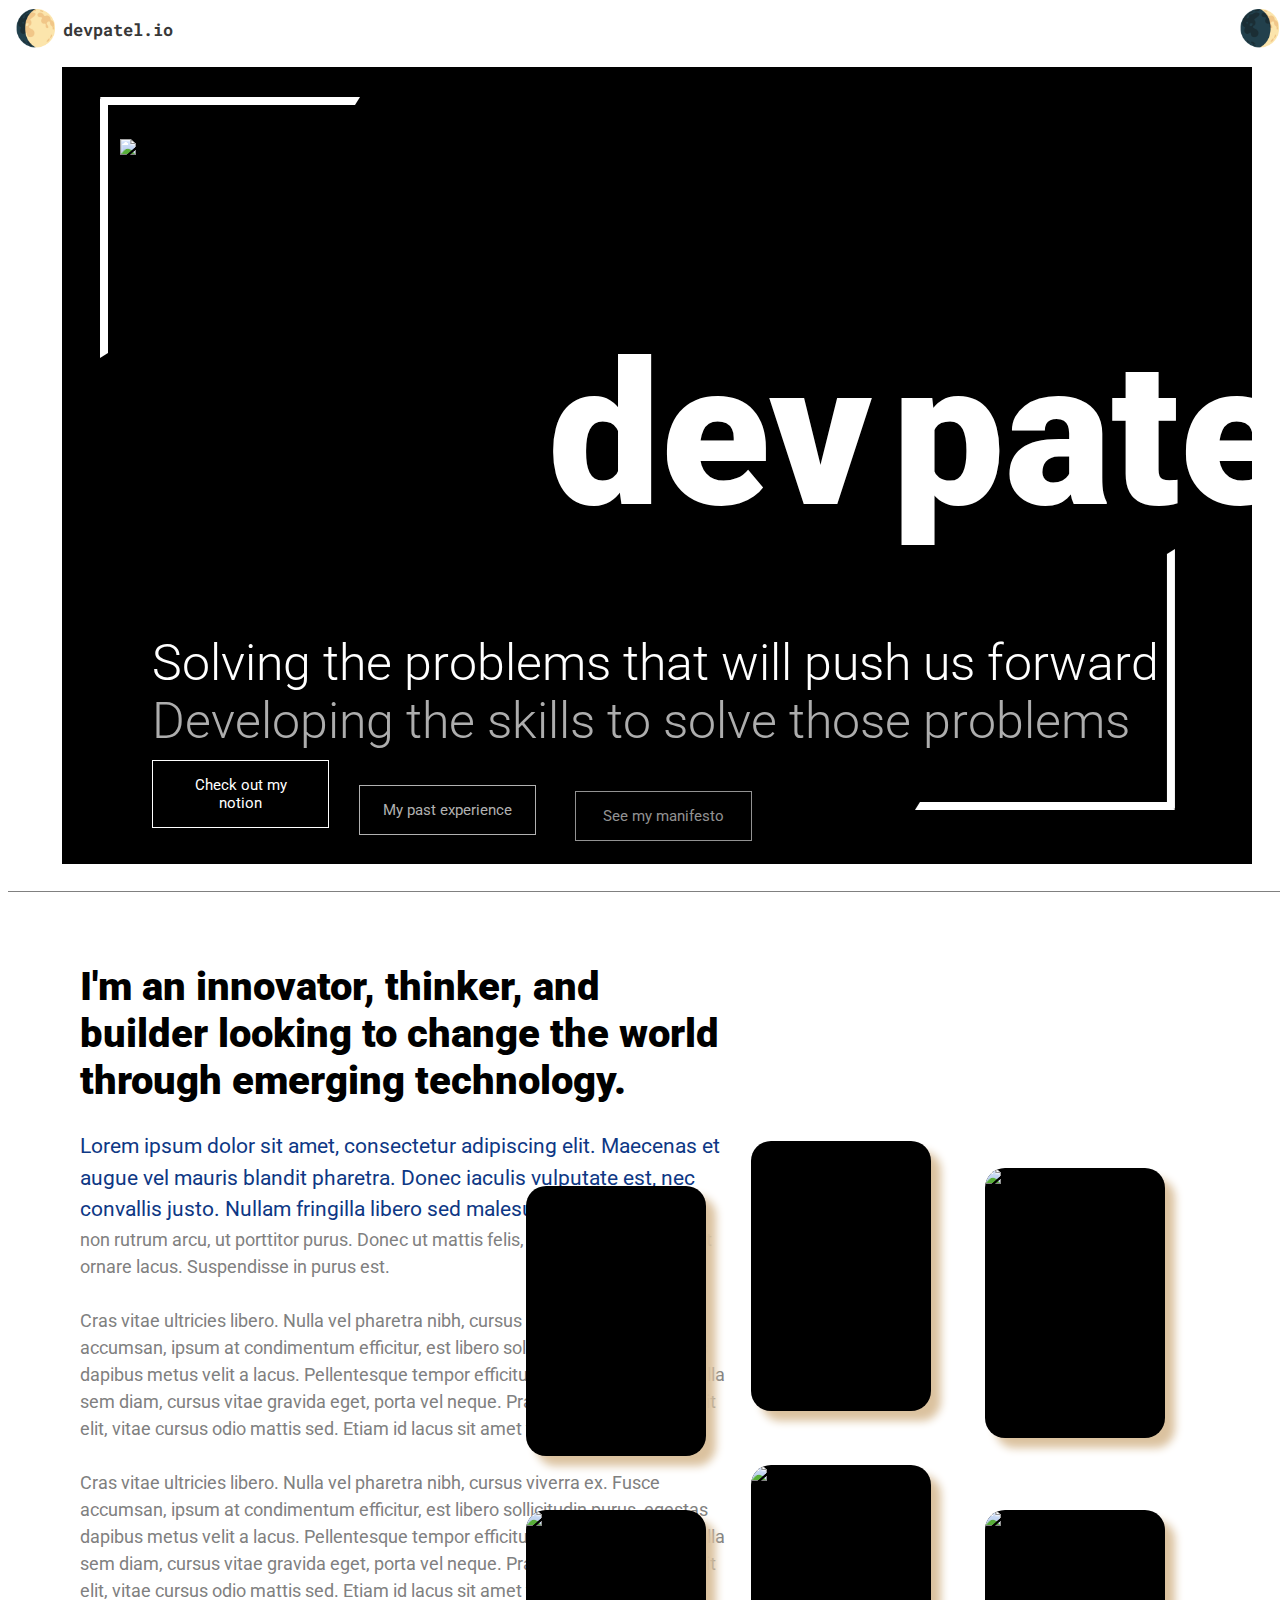
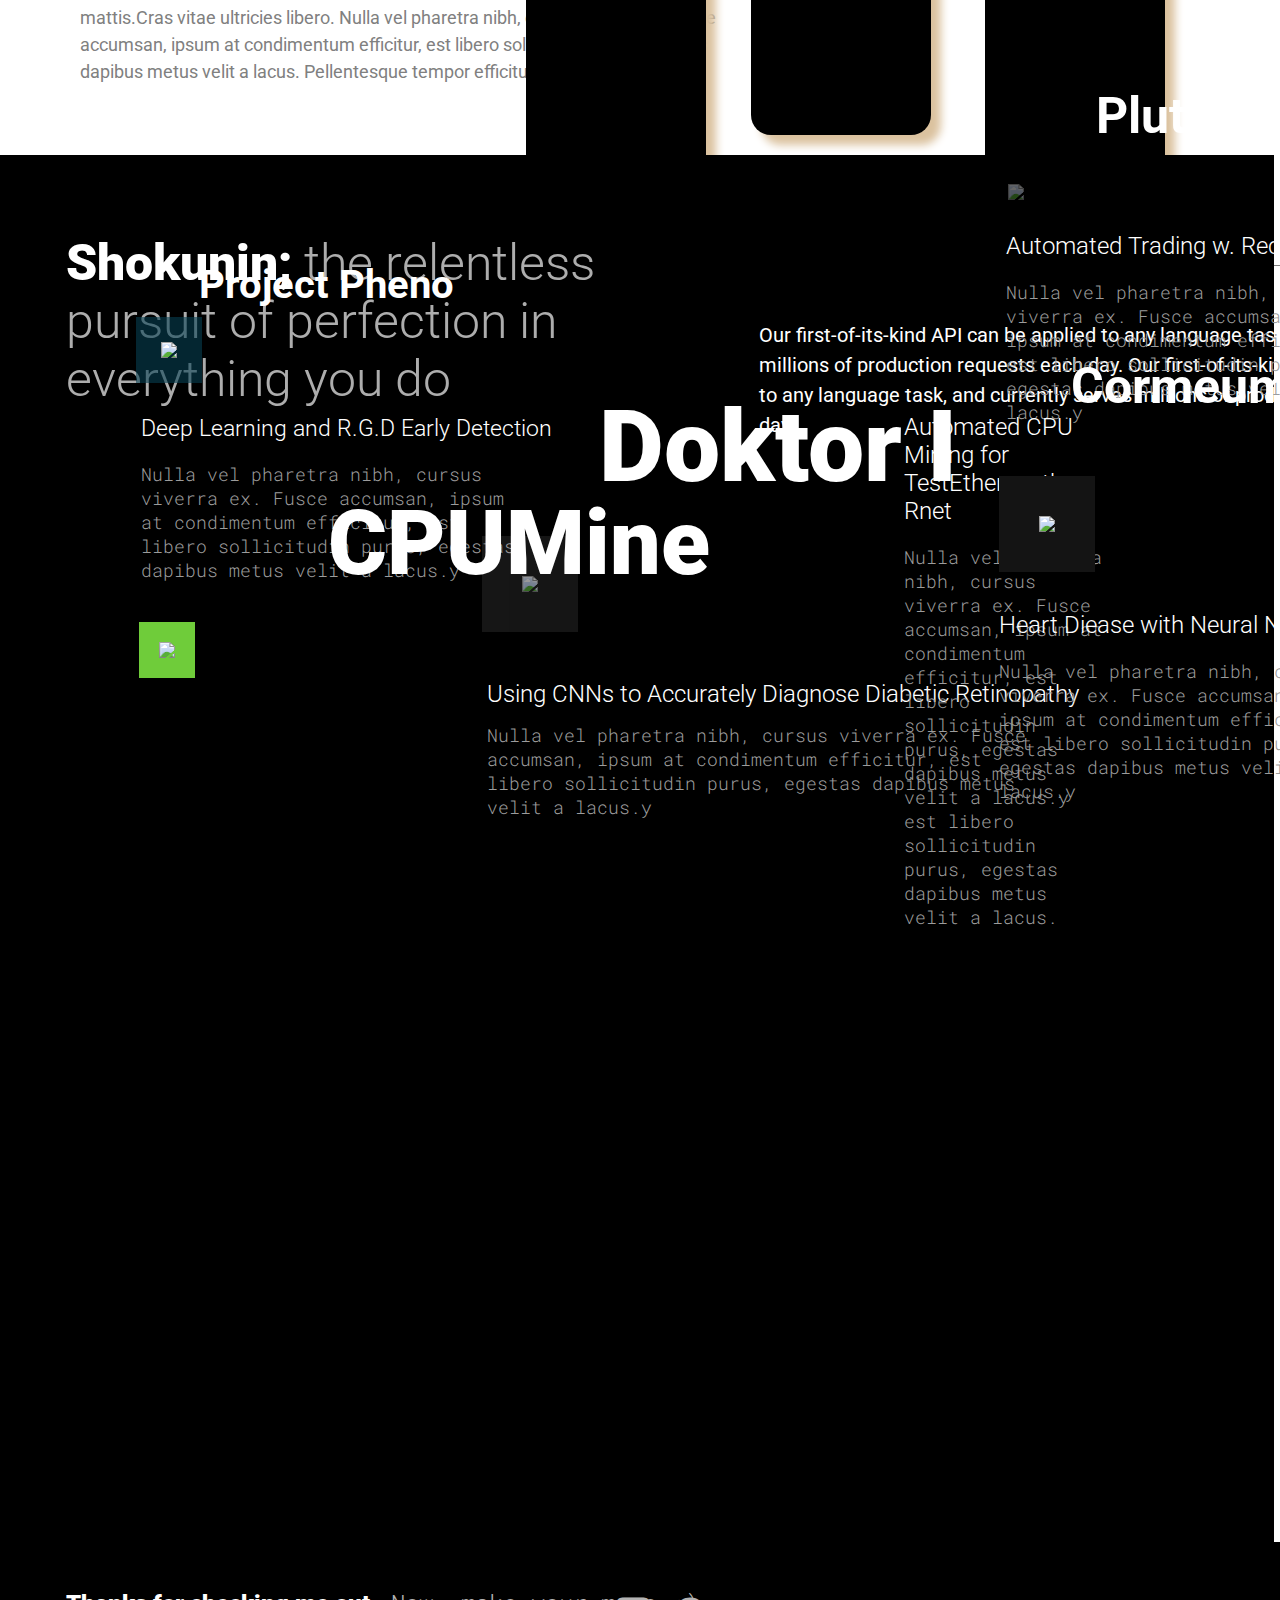
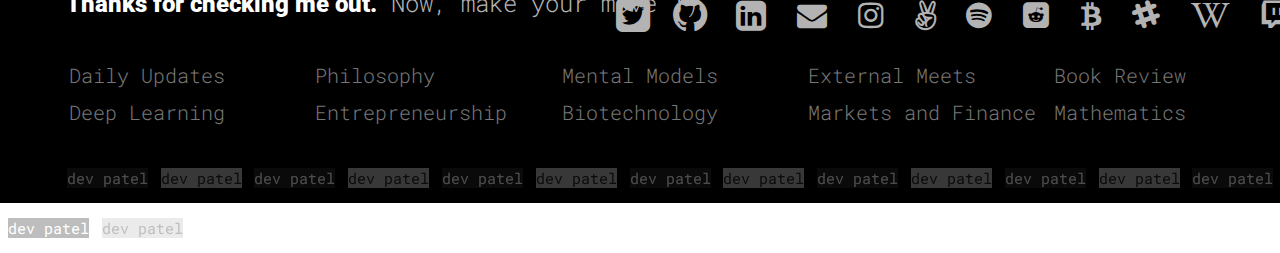
==== index.html @ 62074304 "Add files via upload" ====
<!DOCTYPE html>
<html>
<head>
  <meta name="viewport" content="user-scalable=no, initial-scale=1, maximum-scale=1, minimum-scale=1h, height=device-height" />
  <link rel="stylesheet" href="styles.css">
<link rel="preconnect" href="https://fonts.gstatic.com">
<link href="https://fonts.googleapis.com/css2?family=Roboto:ital,wght@0,100;0,300;0,400;0,500;0,700;0,900;1,100;1,300;1,400;1,500;1,700;1,900&display=swap" rel="stylesheet">
<link rel="preconnect" href="https://fonts.gstatic.com">
<link href="https://fonts.googleapis.com/css2?family=Roboto+Mono:ital,wght@0,100;0,200;0,300;0,400;0,500;0,600;0,700;1,100;1,200;1,300;1,400;1,500;1,600;1,700&display=swap" rel="stylesheet">  

<link href="https://fonts.googleapis.com/css2?family=Poppins:wght@100;200;300;400;500;600;700&display=swap" rel="stylesheet">
<link rel="stylesheet" href="https://cdnjs.cloudflare.com/ajax/libs/font-awesome/4.7.0/css/font-awesome.min.css">

<link rel="preconnect" href="https://fonts.gstatic.com">
<link href="https://fonts.googleapis.com/css2?family=Montserrat+Alternates:wght@100&display=swap" rel="stylesheet">
<link href="https://fonts.googleapis.com/css2?family=Patrick+Hand+SC&display=swap" rel="stylesheet">
<script src="//cdnjs.cloudflare.com/ajax/libs/prefixfree/1.0.7/prefixfree.min.js"></script>



</head>
<body style="background-color: white; font-family: -apple-system, BlinkMacSystemFont, 'Segoe UI', Roboto, Oxygen, Ubuntu, Cantarell, 'Open Sans', 'Helvetica Neue', sans-serif; width: 100%; overflow-x: hidden">
  <div class="header">
    <span class="navigator" style="font-size:35px; cursor:pointer; left: 0; padding-left: 0.5vw;" onclick="openNav()">&#127764;</span>
    <span class="navigator" style="font-size:35px; cursor:pointer; right: 0; float: right; padding-right: 0.5vw;" onclick="openNav()">&#127762;</span>
    <h4 style="color: rgb(56, 56, 56); position: absolute; left: 7vh; top: -0.5vh; font-size: 17px; font-family: 'Roboto Mono', cursive;">devpatel.io</h4>

    
    <div style="background-color: black; width: 93%; margin-left: 6vh; height: 88.5vh; margin-top: 2vh;">

     
    <div class="phone-body">
        <!-- <img src="https://images.unsplash.com/photo-1539842200879-33abaf3c8e35?ixid=MXwxMjA3fDB8MHxwaG90by1wYWdlfHx8fGVufDB8fHw%3D&ixlib=rb-1.2.1&auto=format&fit=crop&w=2550&q=80"
        style="width: 100vw; height: 100vh; opacity: 0.8; z-index: -2;"> -->
            <img class="vector-image"src="/Users/devpatelio/Downloads/20201010-180506-Original (1).png">
            <!-- <div style="width: 50vw; height: 50vw; border: 5px solid white; position: absolute; top: 20px; left: 23.5vw; z-index: 1;"></div> -->
        <h1 class="title" >dev patel</h1>
    </div>

     <div class="cornerstyle" style="position: absolute; left: 0px;">
      <div id="trapezoid" style="transform: rotate(180deg);"></div>
      <div id="trapezoid" style="transform: rotate(90deg);left: -26px; top: 149px;"></div>
    </div> 

    <div class="cornerstyle" style="position: absolute; bottom: 60px; right: 5px; transform: rotate(-180deg);">
      <div id="trapezoid" style="transform: rotate(180deg);"></div>
      <div id="trapezoid" style="transform: rotate(90deg); left: -26px; top: 149px;"></div>
    </div> 
    <div style="position: relative; top: 3vh;">
    <h1 class="maintitle"> Solving the problems <a style="background-color:none;"> that will push us forward </a> <a style="color: rgb(173, 173, 173);"> <br> Developing the skills <a style="background-color: none; color: rgb(173, 173, 173);"> to solve those problems </a> </a></h1>
    <div class="button-box" style="color: white; border-color: white; left: 10vh; top: 74vh;">
      Check out my notion
    </div>  
    <div class="button-box" style=" left: 33vh; top: 69.2vh;">
      My past experience
    </div> 
    <div class="button-box" style="color: rgb(146, 146, 146); border-color: rgb(146, 146, 146); left: 57vh; top: 64.3vh;">
      See my manifesto
    </div>  
    </div> 

    <!-- <div class="vertical-bar">
      <h3 style="font-size: 16px; width: 20vw; margin-left: 4vw; margin-top: 6vh; font-weight: 900; font-family: Roboto Mono;"> Innovating X Learning</h3>
      <h3 class="subheader" style=" margin-left: 4vw; margin-top: 32vh;">About</h3>
      <h3 class="subheader" style=" margin-left: 4vw; margin-top: 1.5vh;">Projects</h3>
      <h3 class="subheader" style=" margin-left: 4vw; margin-top: 2.5;">Thoughts</h3>
      <h3 class="subheader" style=" margin-left: 4vw; margin-top: 2.5;">Blogging</h3>
      <h3 class="subheader" style=" margin-left: 4vw; margin-top: 2.5;">Socials</h3>
      <div class="socials">
          <a style="color: black; background-color: white; border-collapse: separate; border-radius: 50%; padding: 2px; font-size: 27px; position: relative; top: -2px; margin-left: 4px;" class="fa fa-twitter"></a>
          <a style="border-collapse: separate; border-radius: 50%; padding: 5px; font-size: 35px; margin-top: 15px; margin-left: 4px;" class="fa fa-github"></a>
          <a style="color: black; background-color: white; border-collapse: separate; border-radius: 50%; padding: 7px; font-size: 18px; position: relative; top: -6px; margin-left: 4px;" class="fa fa-linkedin"></a>
          <a style="color: black; background-color: white; border-collapse: separate; border-radius: 50%; padding: 7px; font-size: 18px; position: relative; top: -6px; margin-left: 7px;" class="fa fa-google"></a>
      </div>
  </div> -->


  
  
  </div>


  </div>
<!-- 
  <h3 style="letter-spacing: 4px; color: black; font-size: 0.80vw; position: absolute; transform: rotate(-90deg); left: 0px; bottom: 88vh;">INNOVATOR &nbsp &nbsp &nbsp &nbsp DREAMER  &nbsp &nbsp &nbsp &nbsp ENTREPRENEUR  &nbsp &nbsp &nbsp &nbsp BUILDER  &nbsp &nbsp &nbsp &nbsp ENGINEER  &nbsp &nbsp &nbsp &nbsp THINKER  &nbsp &nbsp &nbsp &nbsp </h3>
  <h3 style="letter-spacing: 4px; color: black; font-size: 0.80vw; position: absolute; transform: rotate(90deg); right: 2px; bottom: 7.5vh;">INNOVATOR &nbsp &nbsp &nbsp &nbsp DREAMER  &nbsp &nbsp &nbsp &nbsp ENTREPRENEUR  &nbsp &nbsp &nbsp &nbsp BUILDER  &nbsp &nbsp &nbsp &nbsp ENGINEER  &nbsp &nbsp &nbsp &nbsp THINKER  &nbsp &nbsp &nbsp &nbsp </h3> -->

  <div style="background-color: grey; height: 1px; width: 160vh; margin-left: auto; margin-right: auto; margin-top: 3vh;"></div>

  <div class="section1" style="position: absolute; ">
    <h1 class="pagetitle"> I'm an <a class="highlighter">innovator, thinker, and builder </a> looking to change the world through emerging technology. </h1>
    <p class="bodytext"> <a style="color: black; font-size: 21px; color: rgb(14, 56, 133);">Lorem ipsum dolor sit amet, consectetur adipiscing elit. Maecenas et augue vel mauris blandit pharetra. Donec iaculis vulputate est, nec convallis justo. Nullam fringilla libero sed malesuada faucibus. </a> Duis non rutrum arcu, ut porttitor purus. Donec ut mattis felis, et egestas ante. Sed ut ornare lacus. Suspendisse in purus est.
      <br><br> Cras vitae ultricies libero. Nulla vel pharetra nibh, cursus viverra ex. Fusce accumsan, ipsum at condimentum efficitur, est libero sollicitudin purus, egestas dapibus metus velit a lacus. Pellentesque tempor efficitur felis eu imperdiet. Nulla sem diam, cursus vitae gravida eget, porta vel neque. Praesent tincidunt suscipit elit, vitae cursus odio mattis sed. Etiam id lacus sit amet tellus tristique mattis.
      <br><br> Cras vitae ultricies libero. Nulla vel pharetra nibh, cursus viverra ex. Fusce accumsan, ipsum at condimentum efficitur, est libero sollicitudin purus, egestas dapibus metus velit a lacus. Pellentesque tempor efficitur felis eu imperdiet. Nulla sem diam, cursus vitae gravida eget, porta vel neque. Praesent tincidunt suscipit elit, vitae cursus odio mattis sed. Etiam id lacus sit amet tellus tristique mattis.Cras vitae ultricies libero. Nulla vel pharetra nibh, cursus viverra ex. Fusce accumsan, ipsum at condimentum efficitur, est libero sollicitudin purus, egestas dapibus metus velit a lacus. Pellentesque tempor efficitur felis eu imperdiet. 
    </p>

    <div style="position: absolute; right: 0; margin-right: 1570px; margin-top: +50px;">
      <div class="image-focus">
        <img style="width: 500px; position: relative; right: 200px;" src="https://images.unsplash.com/photo-1457364983758-510f8afa9f5f?ixid=MXwxMjA3fDB8MHxwaG90by1wYWdlfHx8fGVufDB8fHw%3D&ixlib=rb-1.2.1&auto=format&fit=crop&w=2550&q=80">
      </div>

      <div class="image-focus" style="top: -93vh; left: 117vh;">
        <img style="width: 500px; position: relative; right: 140px;" src="https://images.unsplash.com/photo-1446776877081-d282a0f896e2?ixlib=rb-1.2.1&ixid=MXwxMjA3fDB8MHxwaG90by1wYWdlfHx8fGVufDB8fHw%3D&auto=format&fit=crop&w=2552&q=80">
      </div>
      
      <div class="image-focus" style="top: -120vh; left: 143vh;">
        <img style="width: 300px;" src="https://images.unsplash.com/photo-1501862700950-18382cd41497?ixid=MXwxMjA3fDB8MHxwaG90by1wYWdlfHx8fGVufDB8fHw%3D&ixlib=rb-1.2.1&auto=format&fit=crop&w=1494&q=80">
      </div>
      <div class="image-focus" style="top: -112vh; left: 143vh;">
        <img style="width: 200px;" src="https://images.unsplash.com/photo-1582018339960-bcf41139a252?ixid=MXwxMjA3fDB8MHxwaG90by1wYWdlfHx8fGVufDB8fHw%3D&ixlib=rb-1.2.1&auto=format&fit=crop&w=1233&q=80">
      </div>

      <div class="image-focus" style="top: -147vh; left: 117vh;">
        <img style="width: 500px;" src="https://images.unsplash.com/photo-1451188502541-13943edb6acb?ixid=MXwxMjA3fDB8MHxwaG90by1wYWdlfHx8fGVufDB8fHw%3D&ixlib=rb-1.2.1&auto=format&fit=crop&w=2800&q=80">
      </div>
      <div class="image-focus" style="top: -172vh; left: 92vh;">
        <img style="width: 240px;" src="https://images.unsplash.com/photo-1515272751348-25380c6c1f9c?ixid=MXwxMjA3fDB8MHxwaG90by1wYWdlfHx8fGVufDB8fHw%3D&ixlib=rb-1.2.1&auto=format&fit=crop&w=1234&q=80">
      </div>
    </div>
    <div style="background-color: grey; height: 1px; width: 160vh; margin-left: auto; margin-right: auto; margin-top: 25vh;"></div>







<!--     
    <div>
      <span style="font-size: 30px; color: red; position: absolute; left: 20px;"> &#9679;</span>
      <img class='logo' style="border-color: red;" src="https://pytorch.org/assets/images/pytorch-logo.png">
    </div>
    <div>
      <span style="font-size: 30px; color: #306998; position: absolute; left: 20px;"> &#9679;</span>
      <img class='logo' style="border-color: #306998;" src="https://upload.wikimedia.org/wikipedia/commons/thumb/c/c3/Python-logo-notext.svg/768px-Python-logo-notext.svg.png">
    </div>
    <div>   
      <span style="font-size: 30px; color: #0078d7; position: absolute; left: 20px;"> &#9679;</span>
         <img class='logo' style="border-color: #0078d7;" src="https://user-images.githubusercontent.com/674621/71187801-14e60a80-2280-11ea-94c9-e56576f76baf.png">
    </div>
    <div>
      <span style="font-size: 30px; color: grey; position: absolute; left: 20px;"> &#9679;</span>
      <img class='logo' style="border-color: grey;" src="https://upload.wikimedia.org/wikipedia/commons/thumb/6/6f/Ethereum-icon-purple.svg/1200px-Ethereum-icon-purple.svg.png">
    </div>

    <div> 
      <span style="font-size: 30px; color: black; position: absolute; left: 20px;"> &#9679;</span>
      <img class='logo' style="border-color:black;" src="https://docs.soliditylang.org/en/v0.7.0/_images/logo.svg">
    </div>
    
    <div>    
      <span style="font-size: 30px; color: orange; position: absolute; left: 20px;"> &#9679;</span>
      <img class='logo' style="border-color: orange;" src="https://raw.githubusercontent.com/jupyter/design/master/logos/Favicon/favicon.ico">
    </div>

    <div>   
      <span style="font-size: 30px; color: lightblue; position: absolute; left: 20px;"> &#9679;</span>
      <img class='logo' style="border-color: lightblue;" src="https://cdn.worldvectorlogo.com/logos/react.svg">
    </div>
    <div> 
      <span style="font-size: 30px; color: black; position: absolute; left: 20px;"> &#9679;</span>
      <img class='logo' style="border-color: black;" src="https://image.flaticon.com/icons/png/512/25/25231.png">
    </div>
    <div>   
      <span style="font-size: 30px; color:  rgb(28, 100, 158); position: absolute; left: 20px;"> &#9679;</span>
      <img class='logo' style="border-color: rgb(28, 100, 158);" src="https://image.flaticon.com/icons/png/512/174/174857.png">
    </div>
    <div>  
      <span style="font-size: 30px; color:purple; position: absolute; left: 20px;"> &#9679;</span>
      <img class='logo' style="border-color: purple;" src="https://upload.wikimedia.org/wikipedia/commons/thumb/e/e7/Instagram_logo_2016.svg/1200px-Instagram_logo_2016.svg.png">
    </div>
    <div>   
      <span style="font-size: 30px; color: green; position: absolute; left: 20px;"> &#9679;</span>
      <img class='logo' style="border-color: green;" src="https://assets.stickpng.com/images/5841c47ba6515b1e0ad75aa3.png">
    </div>
    <div>   
      <span style="font-size: 30px; color: rgb(38, 63, 117);; position: absolute; left: 20px;"> &#9679;</span>
      <img class='logo' style="border-color: rgb(38, 63, 117);" src="https://uc340b0dd09ac09baf11bb5a0f09.previews.dropboxusercontent.com/p/thumb/[base64]/p.png?fv_content=true&size_mode=5">
    </div>
    <div>    
      <span style="font-size: 30px; color: rgb(52, 187, 52); position: absolute; left: 20px;"> &#9679;</span>
      <img class='logo' style="border-color: rgb(52, 187, 52);" src="https://d2guulkeunn7d8.cloudfront.net/assets/beetstrap/brand/carrotlogo-9bdddeb12aa0eaae006fc99f857caa4f5e20ea5aafdd2aa8b7420fdc4d6e8aeb.png">
    </div>
    <div>     
      <span style="font-size: 30px; color: darkorange; position: absolute; left: 20px;"> &#9679;</span>
      <img class='logo' style="border-color: darkorange;" src="      https://upload.wikimedia.org/wikipedia/commons/thumb/4/46/Bitcoin.svg/1200px-Bitcoin.svg.png">
    </div> -->












      <!-- <h4 style="font-weight: 500; color: white;"><a style="color: grey">skillset/</a>pytorch</h4> -->
  </div>


<!-- <div class="wave-divider"></div> -->
<div class="section2">
  <div style="margin-top: -15vh;">

  <h1 class="pagetitle" style="top: 20vh; color: white; font-size: 50px; font-weight: 900;"> Shokunin; <a style="color: rgb(173, 173, 173); font-weight: 300;">the relentless pursuit of perfection in everything you do</a></h1>
  <p class="bodytext" style="left: 85vh; top: 6.5vh; color: white; font-size: 20px; width: 80vh;">Our first-of-its-kind API can be applied to any language task, and currently serves millions of production requests each day. Our first-of-its-kind API can be applied to any language task, and currently serves millions of production requests each day.</p>

  <div style=" display: block; margin-left: 3vw;">
    <img style = "width: 55vh; height: auto; left: 50vh; position: relative; top: 15vh; padding: 40px; background-color: rgb(36, 36, 36); opacity: 0.6;" src="/Users/devpatelio/Downloads/MOSHED-2020-12-31-18-47-35.gif">
      <div class="supporting-text">
        <h1 style="font-size: 100px; font-weight: 900; color: white; position: relative; left: 63vh; top: -20vh; text-shadow: 2px 2px 2px 2px #3b1909;">Doktor I</h2>
        <h2 style="position: relative; top: -8vh; left: 50.5vh; font-weight: 300;">Using CNNs to Accurately Diagnose Diabetic Retinopathy</h3>
        <h2 style="position: relative; color: rgb(156, 156, 156); top: -8.5vh; left: 50.5vh; font-weight: 300; font-size:18px; width: 63vh; font-family: Roboto Mono; "> Nulla vel pharetra nibh, cursus viverra ex. Fusce accumsan, ipsum at condimentum efficitur, est libero sollicitudin purus, egestas dapibus metus velit a lacus.y</h3>
      </div>
  </div>  

  <div style="display: block; margin-top: -81vh; margin-left: -24vw;">
    <img style = "width: 38vh; height: auto; left: 50vh; position: relative; top: 15vh; padding: 25px; background: rgba(7, 64, 82, 0.596);
    opacity: 1;" src="https://media0.giphy.com/media/5xaOcLsnhsb0ZoS189q/source.gif">
      <div class="supporting-text">
        <h1 style="font-size: 40px; font-weight: 700; color: white; position: relative; left: 57vh; top: -2vh; ext-shadow: 2px 2px 2px 2px #3b1909;">Project Pheno</h2>
        <h2 style="position: relative; top: 7vh; font-size: 23px; left: 50.5vh; font-weight: 300;">Deep Learning and R.G.D Early Detection</h3>
        <h2 style="position: relative; top: 7vh; left: 50.5vh; font-weight: 300; font-size:18px; width: 42vh; font-family: Roboto Mono; color: rgb(156, 156, 156); "> Nulla vel pharetra nibh, cursus viverra ex. Fusce accumsan, ipsum at condimentum efficitur, est libero sollicitudin purus, egestas dapibus metus velit a lacus.y</h3>
      </div>
  </div>  

  <div style="display: block; margin-top: -56vh; margin-left: 42.5vw;">
    <img style = "width: 36vh; height: auto; left: 50vh; position: relative; top: 15vh; padding: 20px; 
    opacity: 0.4;" src="  https://content.fortune.com/wp-content/uploads/2020/09/09.18.20.Forex-Traders.gif?w=640">
      <div class="supporting-text">
        <h1 style="font-size: 50px; font-weight: 700; color: white; position: relative; left: 62vh; top: -4vh; ext-shadow: 2px 2px 2px 2px #3b1909;">PlutuS</h2>
          <h2 style="position: relative; top: 2vh; left: 52vh; font-weight: 300; width: 42vh;">Automated Trading w. Recurrent-NN</h3>
          <h2 style="position: relative; top: 2vh; left: 52vh; font-weight: 300; font-size:18px; width: 38vh; font-family: Roboto Mono; color: rgb(156, 156, 156);"> Nulla vel pharetra nibh, cursus viverra ex. Fusce accumsan, ipsum at condimentum efficitur, est libero sollicitudin purus, egestas dapibus metus velit a lacus.y</h3>
      </div>
  </div>  



  <div style="display: block; margin-top: 9vh; margin-left: -23.8vw;">
    <img style = "width: 78vh; height: auto; left: 50vh; position: relative; top: 15vh; padding: 20px; opacity: 1; background-color: rgb(111, 204, 58);" src="https://i.stack.imgur.com/cJyvn.png">
      <div class="supporting-text">
        <h1 style="font-size: 90px; font-weight: 900; color: white; position: relative; left: 71vh; top: -13vh; ext-shadow: 2px 2px 2px 2px #272727;">CPUMine</h2>
          <h2 style="position: relative; top: -40vh; left: 135vh; font-weight: 300; width: 16vw;">Automated CPU Mining for TestEther on the Rnet</h3>
          <h2 style="position: relative; top: -40vh; left: 135vh; font-weight: 300; font-size:18px; width: 16vw;  font-family: Roboto Mono; color: rgb(156, 156, 156); "> Nulla vel pharetra nibh, cursus viverra ex. Fusce accumsan, ipsum at condimentum efficitur, est libero sollicitudin purus, egestas dapibus metus velit a lacus.y est libero sollicitudin purus, egestas dapibus metus velit a lacus.</h3>
      </div>
  </div>   

  <div style="display: block; margin-left: 43.4vw; margin-top: -107vh;">
    <img style = "width: 29vh; height: auto; left: 50vh; position: relative; top: 15vh; padding: 40px; opacity: 1; background-color: rgb(20, 20, 20);" src="https://upload.wikimedia.org/wikipedia/commons/4/48/Cardiac_mri_ani_sagittal_bionerd.gif">
      <div class="supporting-text">
        <h1 style="font-size: 50px; font-weight: 700; color: white; position: relative; left: 58vh; top: -13vh; ext-shadow: 2px 2px 2px 2px #272727;">Cormeum</h2>
          <h2 style="position: relative; top: 5vh; left: 50vh; font-weight: 300; width: 42vh;">Heart Diease with Neural Networks</h3>
          <h2 style="position: relative; top: 5vh; left: 50vh; font-weight: 300; font-size:18px; width: 38vh; font-family: Roboto Mono; color: rgb(156, 156, 156);"> Nulla vel pharetra nibh, cursus viverra ex. Fusce accumsan, ipsum at condimentum efficitur, est libero sollicitudin purus, egestas dapibus metus velit a lacus.y</h3>
      </div>
  </div>   
  

</div>

</div>

<div class="section3">
  
    
    

  <div class="footer" style="color: rgb(179, 179, 179); background-color: rgb(0, 0, 0); width: 110%; margin-top: -15vh; height: 29vh; margin-left: -1vw;">

    
    <h1 style="font-weight: 300; margin-left: 5.5vw; padding-top: 5vh; font-size: 24px; margin-top: 1vh; font-family: Roboto Mono;"><a style="font-weight: 900;  color: white; font-family: -apple-system, BlinkMacSystemFont, 'Segoe UI', Roboto, Oxygen, Ubuntu, Cantarell, 'Open Sans', 'Helvetica Neue', sans-serif;">Thanks for checking me out.</a>  Now, make your move :)</h1>
    <div style="margin-left: 48vw; margin-top: -6vh;">
        <a style="border-collapse: separate; border-radius: 50%; padding: 2px; font-size: 40px; position: relative; margin-left: 4px;" class="fa fa-twitter-square"></a>
        <a style="border-collapse: separate; border-radius: 50%; padding: 5px; font-size: 40px; margin-top: 9px; margin-left: 1vw;" class="fa fa-github"></a>
        <a style="border-collapse: separate; border-radius: 50%; padding: 7px; font-size: 35px; position: relative; top: -1px; margin-left: 1vw;" class="fa fa-linkedin-square"></a>
        <a style="border-collapse: separate; border-radius: 50%; padding: 7px; font-size: 30px; position: relative; top: -3px; margin-left: 1vw;" class="fa fa-envelope"></a>
        <a style="border-collapse: separate; border-radius: 50%; padding: 7px; font-size: 30px; position: relative; top: -3px; margin-left: 1vw;" class="fa fa-instagram"></a>
        <a style="border-collapse: separate; border-radius: 50%; padding: 7px; font-size: 30px; position: relative; top: -3px; margin-left: 1vw;" class="fa fa-angellist"></a>
        <a style="border-collapse: separate; border-radius: 50%; padding: 7px; font-size: 30px; position: relative; top: -3px; margin-left: 1vw;" class="fa fa-spotify"></a>
        <a style="border-collapse: separate; border-radius: 50%; padding: 7px; font-size: 30px; position: relative; top: -3px; margin-left: 1vw;" class="fa fa-reddit-square"></a>
        <a style="border-collapse: separate; border-radius: 50%; padding: 7px; font-size: 30px; position: relative; top: -3px; margin-left: 1vw;" class="fa fa-bitcoin"></a>
        <a style="border-collapse: separate; border-radius: 50%; padding: 7px; font-size: 30px; position: relative; top: -3px; margin-left: 1vw;" class="fa fa-slack"></a>
        <a style="border-collapse: separate; border-radius: 50%; padding: 7px; font-size: 30px; position: relative; top: -3px; margin-left: 1vw;" class="fa fa-wikipedia-w"></a>
        <a style="border-collapse: separate; border-radius: 50%; padding: 7px; font-size: 30px; position: relative; top: -3px; margin-left: 1vw;" class="fa fa-twitch"></a>
        <a style="border-collapse: separate; border-radius: 50%; padding: 7px; font-size: 30px; position: relative; top: -3px; margin-left: 1vw;" class="fa fa-medium"></a>
    </div>

    <table style="width:98vw; margin-left: 5.5vw; margin-top: 2vh;">
      <colgroup>
          <col span="1" style="width: 20%;">
          <col span="2" style="width: 20%;">
          <col span="3" style="width: 20%;">
          <col span="4" style="width: 20%;">
          <col span="5" style="width: 20%;">
      </colgroup>
      <!-- Put <thead>, <tbody>, and <tr>'s here! -->
      <tbody>
          <tr>
              <td class="bold-category">Daily Updates</td>
              <td class="bold-category">Philosophy</td>
              <td class="bold-category">Mental Models</td>
              <td class="bold-category">External Meets</td>
              <td class="bold-category">Book Review</td>

          </tr>
          <tr>
              <td class="bold-category">Deep Learning</td>
              <td class="bold-category">Entrepreneurship</td>
              <td class="bold-category">Biotechnology</td>
              <td class="bold-category">Markets and Finance</td>
              <td class="bold-category">Mathematics</td>
          </tr>
      </tbody>
  </table>

<div style="margin-top: 2vh; opacity: 0.3;;">
<div>
    <p class="image-text-1" style="margin-left: 5.6vw;">dev patel</p>
    <p class="image-text-2">dev patel</p>
    <p class="image-text-1">dev patel</p>
    <p class="image-text-2">dev patel</p>
    <p class="image-text-1">dev patel</p>
    <p class="image-text-2">dev patel</p>
    <p class="image-text-1">dev patel</p>
    <p class="image-text-2">dev patel</p>
    <p class="image-text-1">dev patel</p>
    <p class="image-text-2">dev patel</p>
    <p class="image-text-1">dev patel</p>
    <p class="image-text-2">dev patel</p>
    <p class="image-text-1">dev patel</p>
    <p class="image-text-2">dev patel</p>
    <p class="image-text-1">dev patel</p>
    <p class="image-text-2">dev patel</p>
</div>

   
</div>
    




</div>


</div>


<script>

function openNav() {
  window.location.replace('navigator.html')
}
</script>

</html>
---- styles.css ----
body {
font-family: 'Roboto', sans-serif;
background-color: black;
color: white;

}

html, body {
  width: 100%;
}

/* .fullnav {
  /* height: 100vh;
  width: 0vh;
  position: absolute;
  z-index: 1;
  left: 0vh;
  top: -5vh;
  background-color: black;
  overflow-x: hidden;
  opacity: 1;
  animation-name: fadeInOpacity;
  animation-iteration-count: 1;
  animation-timing-function: ease-in;
  animation-duration: 1.4s; 
} */

.fullnav{
  margin-left: auto; 
  margin-right: auto;
  width: 10rem;
  background-color: black;
  opacity: 1;
  animation-name: fadeInOpacity;
  animation-iteration-count: 1;
  animation-timing-function: ease-in;
  animation-duration: 1.4s; 
}

.navitems{
  position: relative;
}

.fullnav a {
  padding: 8px 8px 2px 5px;
  text-decoration: none;
  font-size: 45px;
  font-weight: 200;
  color: #818181;
  display: block;
  opacity: 1;
  transition: 0.3s;
  text-align: left;
  font-family: "Roboto";
  top: 20vh;
  position: relative;
  left: 25vh;
}


@keyframes fadeInOpacity {
	0% {
		opacity: 0;
	}
	100% {
		opacity: 1;
	}
}

.fullnav a:hover {
  color: white;
}

.fullnav .closebtn {
  position: relative;
  top: -20vh;
  right: 3vh;
  font-size: 36px;
  margin-left: 70px;
}

.circle span{
  color: radial-gradient(circle, );
  background: -webkit-radial-gradient( circle, rgba(255,152,33,1) 0%, purple 49%);
  -webkit-background-clip: text;
  -webkit-text-fill-color: transparent;
  animation: animateBg 10s radial infinite;
  top: -98vh;
  right: 60vh;
  font-size: 150vh;
  position: relative;
}

@keyframes animateBg {
  0% { background-position: 0% 0%; }
  100% { background-position: 0% 100%; }
}


.sociallist a{

	font-weight: 200;
	color: white;
	font-size: 14px;
	padding-left: 10px;
}

.sociallist{

	margin-top: 30px;
  border-collapse: separate;
}

.navigator{
  font-size: 15px;

}

.maintitle{
  font-weight: 300;
  font-size: 50px;
  position: absolute;
  
  left: 10vh;
  z-index: 2;
  margin-top: 60vh;
  
}

#trapezoid {
  border-bottom: 8px solid white;
  border-left: 5px solid transparent;
  border-right: 5px solid transparent;
  height: 0;
  width: 250px;
  position: relative;
  left: 100px;
  top: 30px;
}

.button-box{

  color: rgb(177, 177, 177);
  padding-top: 15px;
  padding-bottom: 15px;
  padding-right: 20px;
  padding-left: 20px;
  border: 1px solid rgb(177, 177, 177);
  font-size: 15px;
  text-align: center;
  width: 15vh;
  position: relative;
}

.pagetitle{
  font-weight: 900;
  font-size: 40px;
  font-family: -apple-system, BlinkMacSystemFont, 'Segoe UI', Roboto, Oxygen, Ubuntu, Cantarell, 'Open Sans', 'Helvetica Neue', sans-serif;
  position: relative;
  left: 8vh;
  top: 5vh;
  width: 45%;
  transition: background-position 0.5s ease-out;
  color: black;

}

.pagetitle .highlighter{
  background-image: linear-gradient(to right, rgba(126, 13, 141, 0) 50%, rgb(173, 114, 4) 50%);
  background-position: -0% 0;
  background-size: 200% auto;
  color: black;
  font-size: 40px;
  line-height: 1.15em;
  text-decoration: none;
  transition: background-position 0.5s ease-out;
  transition: 0.3s;
  animation-fill-mode: forwards;  

}

.pagetitle .highlighter:hover{
  background-position: -99.99% 0;
  color:white;
  

}

.bodytext{
  font-weight: 400;
  font-size: 18px;
  color: grey;
  position: relative;
  left: 8vh;
  top: 5vh;
  width: 45%;
  line-height: 1.5;

}

.gititem{
  border-collapse: separate;
  border-radius: 10px; 
  border: 1px solid rgba(31, 38, 55);
  background-color: rgba(14, 22, 43);
  width: 275px;
  height: 111px;
  position: relative;
  left: 90vh; 
  top: -45vh;
  box-shadow: 10px 10px 8px 0 rgba(196, 115, 9, 0.99), 4px 4px 2px 2px rgba(148, 122, 9, 0.19);
}

.logo{
  border-collapse: separate;
  border-radius: 50px;
  width: 40px;
  height: 40px;
  margin-left: 11px;
  margin-top: 10px;
  padding: 10px;
  background-color:white;
  border: 1px solid;
}

.image-focus{
  overflow: hidden;
  height: 30vh;
  width: 20vh;
  background-color: black;
  border-collapse: separate;
  border-radius: 20px;
  box-shadow: 10px 10px 8px 0 rgba(219, 193, 158, 0.99);
  position: relative;
  left: 92vh;
  top: -58vh;

}

.wave-divider {
  position: relative;
  height: 270px;
  width: 100%;
  background: white;
  z-index: 1; 
  left: -0.45vw;
  bottom: -104vh;
  border-collapse: separate;
  border-radius: 1000px / 50px;
  top: 85vh;
}

.section2{
  background: black;
  width: 100vw;
  height: 150vh;
  position: absolute;
  top: 195vh;
  left: -0.5vw;
  padding-bottom: 5vh;
}

.project-item{
  width: 800px;
  height: 500px;
  background-color: white;
  position: relative;
  left: 50vh;
  top: 15vh;

}

/* This is the rebuild code that I'm integrating into this site */

.phone-body{
  width: 60vw;
  height: auto;
  margin-left: 2vw;
  position: absolute;
}

.vertical-bar{
  width: 3.5vw;
  height: 100vh;
  position: absolute; 
  margin-left: 2vw;
  margin-top: -8vw;

}

.circle-overlay{
  filter: blur(8px); -webkit-filter: blur(8px); font-size: 500px; color: black; opacity: 0.3;position: absolute; top: -200px;
  left: -100px;
  z-index: 0;
}

.vector-image{
  margin-left: 2.5vw;
  margin-top: 8vh;
  z-index: 1;
  position: relative;
  object-fit: contain;
  width: 30vw;
  height: auto;

}

.title{
  color: white;
  font-size: 200px;
  position: absolute;
  top: 13vh;
  left: 36vw;
  z-index: 1;
  background-color:rgb(0, 0, 0, 0);
  width: 70vw;
  font-weight: 900;
  word-spacing: -30px;
}

.subheader{
  font-size: 16px;
  font-weight: 300; 
  color: white;

}

.socials{
  border-top: 1px solid white; 
  width: 200px;
  margin-left: 3.8vw;
  margin-top: 3vh;
}

.aligned-transform{
  /* writing-mode: vertical-rl; */
  text-orientation: mixed;
  color: white;
  position: absolute; 
  left: 17.3vh;
  top: 82%;
  margin-right: 11vw;
  font-weight: 300;
  font-size: 22px;

}

.subheader-title{
  text-decoration: underline;
  z-index: 3;
  font-size: 40px; width: 90vw; color: white; font-weight: 900; font-family: 'Inter', sans-serif; position: relative;
  left: 5.5vw;
  

}

.about-me{
  margin-top: 32vh;
  z-index: 3;
  position: relative;
}

.projects-made{
  margin-top: 24vh;
  z-index: 3; 
  position: relative;
}

.content-block{
  margin-top: -24vh;
  padding-top: 1vh;
}

.table-divider{
  width: 87vw; 
  height: 0.08px; 
  background-color: grey; 
  position: relative;
  margin-left: 5.5vw;
  top: 19vh;
}



.image-div{
  overflow: hidden;
  width: 40vw;
  height: 40vh;
  margin-left: 5.5vw;
  padding: 2vw;
  margin-top: -20vh;
}

.transposed-tag{
  position: relative;
  margin-left: 43vw;
  margin-top: 20vh;
}
.description-body{
  margin-left: 7.5vw;
  margin-top: 2vh;
  width: 42.5vw;
  font-weight: 300;
  font-size: 25px;
}

.image-body{
  font-size: 23px;
  color: rgb(177, 177, 177);
  width: 42.5vw;
  font-weight: 200;
  margin-left: 7.5vw;
  margin-top: -2vh;
}

.highlighter{
  background-image: linear-gradient(to right, rgba(126, 13, 141, 0) 50%, rgb(173, 114, 4) 50%);
  background-position: -0% 0;
  background-size: 200% auto;
  transition: background-position 0.5s ease-out;
  transition: 0.3s;
  animation-fill-mode: forwards;  

}

.highlighter:hover{
  background-position: -99.99% 0;
  color:white;
  
   
}


.bold-category{
  font-size: 20px;
  font-weight: 300;
  color: rgb(119, 119, 119);
  padding-bottom: 8px;
  font-family: Roboto Mono;     
}


.article-image{
  width: 18vw;
  height: 18vw;
  overflow:hidden;
  margin-left: 1vw;
  margin-top: 1vw;
}

.overlay{
  width: 20vw;
  height: 20vw;
  background-color: rgb(44, 24, 53);
}

.article-title{
  font-weight: 900;
  color: white;
  font-size: 35px;
}

.article-subheader{
  font-size: 22px;
  color: grey;
  font-weight: 400;
  position: relative; 
  margin-left: 1vw;
  margin-top: -4vh;
  
}

.article-preview{
  color: rgb(175, 175, 175);
  font-weight: 300; 
  width: 40vw;
  margin-top: 1.3vh;
  margin-left: 1vw;
  font-size: 20px;

  
}

.medium-link{
  color: white; font-weight: 800;
  text-decoration: none;
  position: relative;
  top: -0.5vh;
  margin-left: 0.4vw;
  width: auto;
  font-family: Roboto Mono; 
}

.social-icon{
  height: 9vh;
  width: 19vw;
  border: 1px solid rgb(30, 215, 96);
  border-collapse: separate;
  border-radius: 10px;
}

.article-item{
  height: 32vh;
  width: 45vw;
  border-collapse: separate;
  margin-left: 5.5vw;
  border-spacing: 0;
}

.tag{
  font-size: 15px;
  padding-top: 5px;
  padding-bottom: 5px;
  padding-left: 18px;
  padding-right: 18px;
  border-bottom-right-radius: 20px;
  border-top-right-radius: 20px;
  border-top-left-radius: 20px;
  border-bottom-left-radius: 20px;
  background-color: rgb(182, 130, 34);
  color: rgb(216, 216, 216);
  margin-left: 29.3vw;
  position: relative;
  top: -4.8vh;
  font-family: Roboto Mono; 
}

.image-text-1{
  font-family: Roboto Mono; 
  color: white;
  font-size: 15px;
  margin-left: 1vw;
  position: relative; 
  float: left;
  background-color: rgb(34, 34, 34);
}

.image-text-2{
  font-family: Roboto Mono; 
  color: rgb(39, 39, 39);
  font-size: 15px;
  margin-left: 1vw;
  position: relative; 
  float: left;
  background-color: rgb(187, 187, 187);
}

.current-image{
  border-collapse: separate;
  border-radius: 100%;
  width: 18vw;
  height: 18vw;
  opacity: 0.7;
  z-index: -1;


}

.image-title{
  font-weight: 800;
  font-size: 50px;
  margin-left: 4.43vw;
  margin-top: 13vh;
  z-index: 2;
  position: absolute;
  color: rgb(240, 240, 240);
  background-color: rgb(0, 0, 0);
  padding: 13px;
  padding-top: 17px;
  padding-bottom: 17px;

}



.section3{
  position: relative;
  margin-top: 265vh;
}
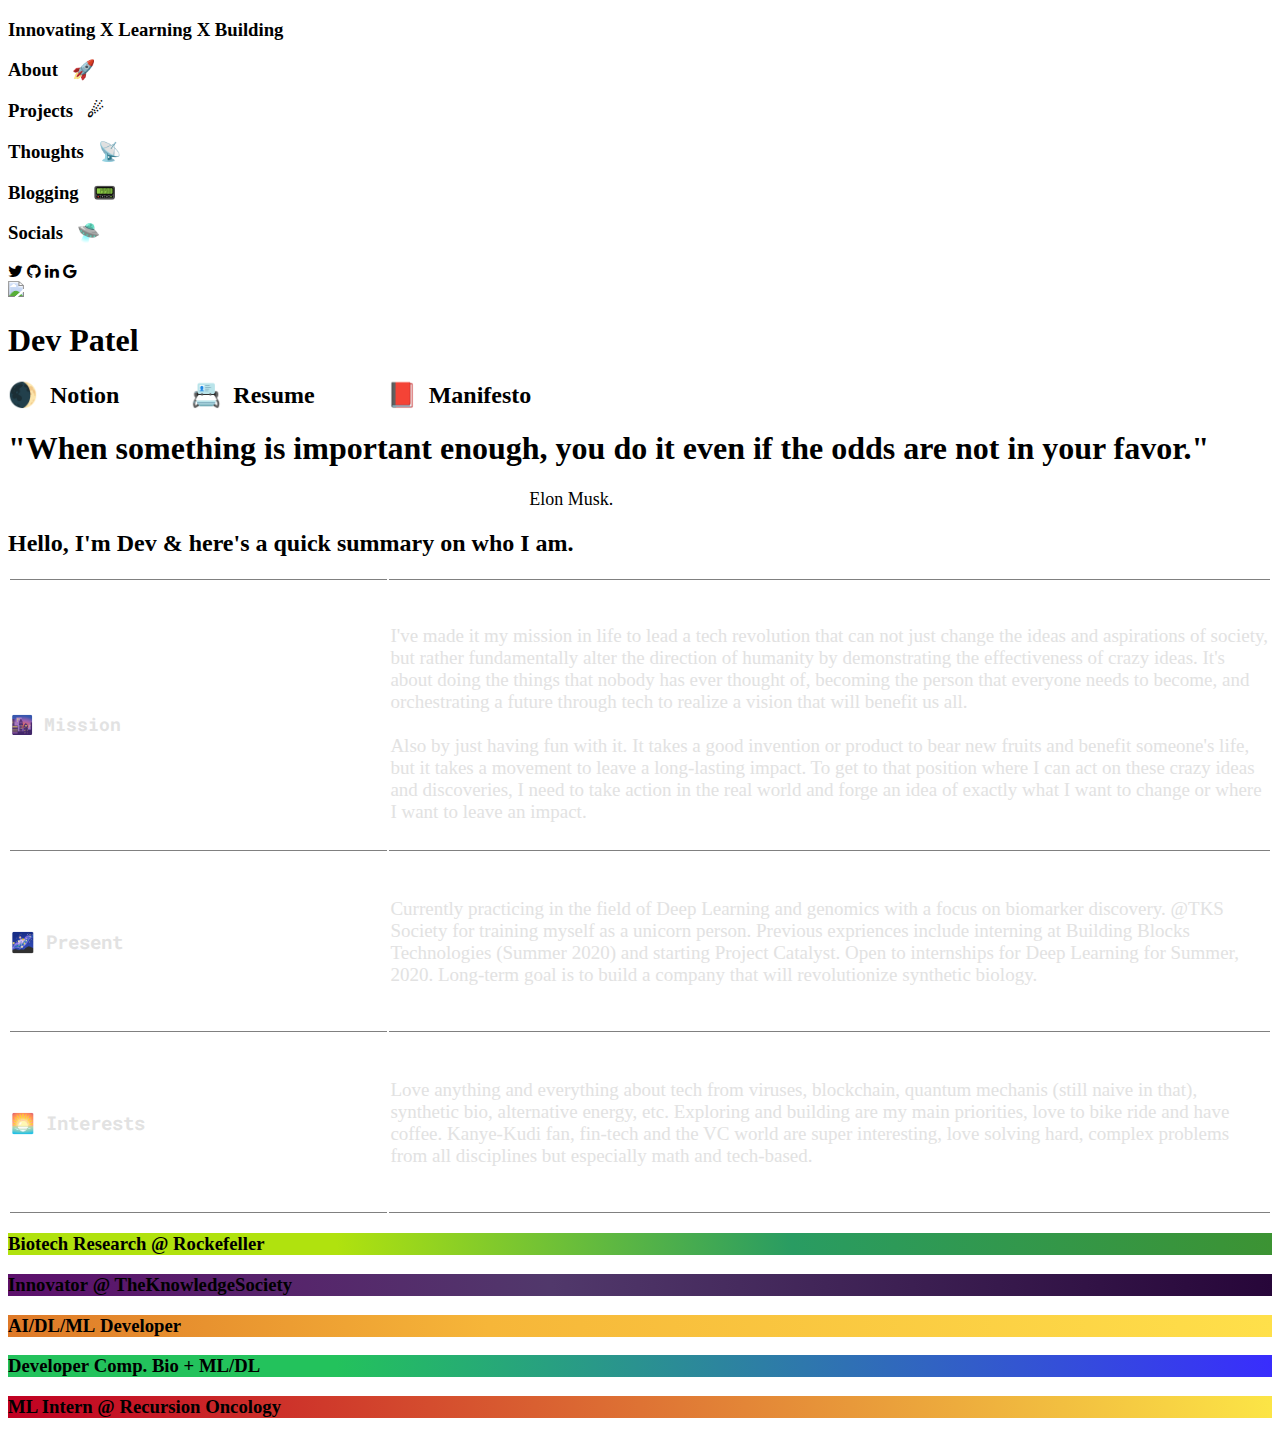
==== commit c0a26116: "Add files via upload" ====
--- a/index.html
+++ b/index.html
@@ -1,358 +1,170 @@
 <!DOCTYPE html>
-<html>
+<html lang="en">
 <head>
-  <meta name="viewport" content="user-scalable=no, initial-scale=1, maximum-scale=1, minimum-scale=1h, height=device-height" />
-  <link rel="stylesheet" href="styles.css">
-<link rel="preconnect" href="https://fonts.gstatic.com">
-<link href="https://fonts.googleapis.com/css2?family=Roboto:ital,wght@0,100;0,300;0,400;0,500;0,700;0,900;1,100;1,300;1,400;1,500;1,700;1,900&display=swap" rel="stylesheet">
-<link rel="preconnect" href="https://fonts.gstatic.com">
-<link href="https://fonts.googleapis.com/css2?family=Roboto+Mono:ital,wght@0,100;0,200;0,300;0,400;0,500;0,600;0,700;1,100;1,200;1,300;1,400;1,500;1,600;1,700&display=swap" rel="stylesheet">  
+    <meta name="viewport" content="width=device-width, initial-scale=1">
+    <link rel="stylesheet" href="/Users/devpatelio/Downloads/Coding/Personal_Website/v2rebuild/styles.css">
+    <link rel="preconnect" href="https://fonts.gstatic.com">
+    <link href="https://fonts.googleapis.com/css2?family=Inter:wght@100;200;300;400;500;600;700;800;900&display=swap" rel="stylesheet">
+    <link rel="stylesheet" href="https://cdnjs.cloudflare.com/ajax/libs/font-awesome/4.7.0/css/font-awesome.min.css">
+    <link rel="preconnect" href="https://fonts.gstatic.com">
+    <link href="https://fonts.googleapis.com/css2?family=Roboto+Mono:ital,wght@0,100;0,200;0,300;0,400;0,500;0,600;0,700;1,100;1,200;1,300;1,400;1,500;1,600;1,700&display=swap" rel="stylesheet">  
+    <link rel="preconnect" href="https://fonts.gstatic.com">
+    <!-- <link rel="stylesheet" href="https://stackpath.bootstrapcdn.com/bootstrap/3.4.1/css/bootstrap.min.css" integrity="sha384-HSMxcRTRxnN+Bdg0JdbxYKrThecOKuH5zCYotlSAcp1+c8xmyTe9GYg1l9a69psu" crossorigin="anonymous">
+    <link rel="stylesheet" href="https://stackpath.bootstrapcdn.com/bootstrap/3.4.1/css/bootstrap-theme.min.css" integrity="sha384-6pzBo3FDv/PJ8r2KRkGHifhEocL+1X2rVCTTkUfGk7/0pbek5mMa1upzvWbrUbOZ" crossorigin="anonymous">
+    <script src="https://stackpath.bootstrapcdn.com/bootstrap/3.4.1/js/bootstrap.min.js" integrity="sha384-aJ21OjlMXNL5UyIl/XNwTMqvzeRMZH2w8c5cRVpzpU8Y5bApTppSuUkhZXN0VxHd" crossorigin="anonymous"></script>
+    <link href="https://fonts.googleapis.com/css2?family=Old+Standard+TT&display=swap" rel="stylesheet"> -->
+    <link rel="icon" href="https://cdn-images-1.medium.com/max/1600/1*E9jrIiXgGEgnoKZ62cqOnw.png">
+    
+    <meta charset="UTF-8">
+    <title>Dev Patel</title>
+</head>
 
-<link href="https://fonts.googleapis.com/css2?family=Poppins:wght@100;200;300;400;500;600;700&display=swap" rel="stylesheet">
-<link rel="stylesheet" href="https://cdnjs.cloudflare.com/ajax/libs/font-awesome/4.7.0/css/font-awesome.min.css">
+<body>
 
-<link rel="preconnect" href="https://fonts.gstatic.com">
-<link href="https://fonts.googleapis.com/css2?family=Montserrat+Alternates:wght@100&display=swap" rel="stylesheet">
-<link href="https://fonts.googleapis.com/css2?family=Patrick+Hand+SC&display=swap" rel="stylesheet">
-<script src="//cdnjs.cloudflare.com/ajax/libs/prefixfree/1.0.7/prefixfree.min.js"></script>
+    <div class="grid">
+
+
+        <div class="header"> 
+
+            <div class="nav-left">
+                <div class="vertical-bar">
+                    <h3 class= "subtitle"> Innovating X Learning X Building</h3>
+                    <div class="menu">
+                        <h3 class="subheader" id="about" style=" margin-top: 2.5;"> About &nbsp &#128640;</h3>
+                        <h3 class="subheader" id="projects" style=" margin-top: 2.5;"> Projects &nbsp &#9732; </h3>
+                        <h3 class="subheader" id="thoughts" style=" margin-top: 2.5;"> Thoughts &nbsp &#128225; </h3>
+                        <h3 class="subheader" id="blogging" style=" margin-top: 2.5;"> Blogging  &nbsp &#128223;</h3>
+                        <h3 class="subheader" id="socials" style=" margin-top: 2.5;"> Socials  &nbsp &#128760;</h3>
+                    </div>
+                    <div class="socials">
+                        <div class="item-list">
+                            <a id="twitter"  class="fa fa-twitter"></a>
+                            <a id="github" class="fa fa-github"></a>
+                            <a id = "linkedin"  class="fa fa-linkedin"></a>
+                            <a id = "gmail"  class="fa fa-google"></a>
+                        </div>
+                    </div>
+                </div>
+            </div>
+
+            <div class="image-header">
+                <img class="vector-image"src="https://cdn-images-1.medium.com/max/1600/1*E9jrIiXgGEgnoKZ62cqOnw.png">
+                <h1 class="title">Dev Patel</h1>
+            </div>
+
+            <div class="nav-right">
+                <h2 class="aligned-transform"> &#127762; &nbspNotion &nbsp&nbsp&nbsp&nbsp&nbsp&nbsp&nbsp&nbsp&nbsp&nbsp &#128199; &nbspResume &nbsp&nbsp&nbsp&nbsp&nbsp&nbsp&nbsp&nbsp&nbsp&nbsp &#128213; &nbspManifesto</h2>
+            </div>
+
+        </div>
 
 
 
-</head>
-<body style="background-color: white; font-family: -apple-system, BlinkMacSystemFont, 'Segoe UI', Roboto, Oxygen, Ubuntu, Cantarell, 'Open Sans', 'Helvetica Neue', sans-serif; width: 100%; overflow-x: hidden">
-  <div class="header">
-    <span class="navigator" style="font-size:35px; cursor:pointer; left: 0; padding-left: 0.5vw;" onclick="openNav()">&#127764;</span>
-    <span class="navigator" style="font-size:35px; cursor:pointer; right: 0; float: right; padding-right: 0.5vw;" onclick="openNav()">&#127762;</span>
-    <h4 style="color: rgb(56, 56, 56); position: absolute; left: 7vh; top: -0.5vh; font-size: 17px; font-family: 'Roboto Mono', cursive;">devpatel.io</h4>
+        <div class="quote">
 
-    
-    <div style="background-color: black; width: 93%; margin-left: 6vh; height: 88.5vh; margin-top: 2vh;">
+            <!-- <div class="quote-block" style="margin-left: 5.5vw; z-index: -1; margin-top: 10vh; border-top: 0.8px solid grey;  padding-bottom: 2vh; border-bottom: 0.8px solid grey; width: 88vw;"> -->
+            <h1 class="quote-text">"When something is important enough, you do it even if the odds are not in your favor."</h1>
+            <p class="name" style="font-size: 18px; width: 88vw; text-align: center;">Elon Musk.</p>
+            <!-- </div> -->
 
-     
-    <div class="phone-body">
-        <!-- <img src="https://images.unsplash.com/photo-1539842200879-33abaf3c8e35?ixid=MXwxMjA3fDB8MHxwaG90by1wYWdlfHx8fGVufDB8fHw%3D&ixlib=rb-1.2.1&auto=format&fit=crop&w=2550&q=80"
-        style="width: 100vw; height: 100vh; opacity: 0.8; z-index: -2;"> -->
-            <img class="vector-image"src="/Users/devpatelio/Downloads/20201010-180506-Original (1).png">
-            <!-- <div style="width: 50vw; height: 50vw; border: 5px solid white; position: absolute; top: 20px; left: 23.5vw; z-index: 1;"></div> -->
-        <h1 class="title" >dev patel</h1>
-    </div>
-
-     <div class="cornerstyle" style="position: absolute; left: 0px;">
-      <div id="trapezoid" style="transform: rotate(180deg);"></div>
-      <div id="trapezoid" style="transform: rotate(90deg);left: -26px; top: 149px;"></div>
-    </div> 
-
-    <div class="cornerstyle" style="position: absolute; bottom: 60px; right: 5px; transform: rotate(-180deg);">
-      <div id="trapezoid" style="transform: rotate(180deg);"></div>
-      <div id="trapezoid" style="transform: rotate(90deg); left: -26px; top: 149px;"></div>
-    </div> 
-    <div style="position: relative; top: 3vh;">
-    <h1 class="maintitle"> Solving the problems <a style="background-color:none;"> that will push us forward </a> <a style="color: rgb(173, 173, 173);"> <br> Developing the skills <a style="background-color: none; color: rgb(173, 173, 173);"> to solve those problems </a> </a></h1>
-    <div class="button-box" style="color: white; border-color: white; left: 10vh; top: 74vh;">
-      Check out my notion
-    </div>  
-    <div class="button-box" style=" left: 33vh; top: 69.2vh;">
-      My past experience
-    </div> 
-    <div class="button-box" style="color: rgb(146, 146, 146); border-color: rgb(146, 146, 146); left: 57vh; top: 64.3vh;">
-      See my manifesto
-    </div>  
-    </div> 
-
-    <!-- <div class="vertical-bar">
-      <h3 style="font-size: 16px; width: 20vw; margin-left: 4vw; margin-top: 6vh; font-weight: 900; font-family: Roboto Mono;"> Innovating X Learning</h3>
-      <h3 class="subheader" style=" margin-left: 4vw; margin-top: 32vh;">About</h3>
-      <h3 class="subheader" style=" margin-left: 4vw; margin-top: 1.5vh;">Projects</h3>
-      <h3 class="subheader" style=" margin-left: 4vw; margin-top: 2.5;">Thoughts</h3>
-      <h3 class="subheader" style=" margin-left: 4vw; margin-top: 2.5;">Blogging</h3>
-      <h3 class="subheader" style=" margin-left: 4vw; margin-top: 2.5;">Socials</h3>
-      <div class="socials">
-          <a style="color: black; background-color: white; border-collapse: separate; border-radius: 50%; padding: 2px; font-size: 27px; position: relative; top: -2px; margin-left: 4px;" class="fa fa-twitter"></a>
-          <a style="border-collapse: separate; border-radius: 50%; padding: 5px; font-size: 35px; margin-top: 15px; margin-left: 4px;" class="fa fa-github"></a>
-          <a style="color: black; background-color: white; border-collapse: separate; border-radius: 50%; padding: 7px; font-size: 18px; position: relative; top: -6px; margin-left: 4px;" class="fa fa-linkedin"></a>
-          <a style="color: black; background-color: white; border-collapse: separate; border-radius: 50%; padding: 7px; font-size: 18px; position: relative; top: -6px; margin-left: 7px;" class="fa fa-google"></a>
-      </div>
-  </div> -->
+        </div>
 
 
-  
-  
-  </div>
+        <div class="intro"> 
+            
+            <h2 class="subheader-title"> <a class="highlighter">Hello, I'm Dev</a> & here's a quick summary on who I am. </h2> 
+                <table class="table-intro" >
+                    <colgroup>
+                        <col span="1" style="width: 30%;">
+                        <col span="1" style="width: 70%;">
+                    </colgroup>
+                    <!-- Put <thead>, <tbody>, and <tr>'s here! -->
+                    <tbody>
+                        <tr>
+                            <td style="font-size: 18px; color: rgb(226, 226, 226); font-weight: 900; padding-bottom: 3vh; padding-top: 5vh; border-bottom: 1px solid grey; border-top: 1px solid grey; font-family: Roboto Mono; ">&#127750; Mission</td>
+                            <td style="font-size: 19px; color: rgb(226, 226, 226); font-weight: 200; padding-bottom: 3vh; padding-top: 5vh; border-bottom: 1px solid grey; border-top: 1px solid grey;">
+                                I've made it my mission in life to lead a tech revolution that can not just change the ideas and aspirations of society, but rather fundamentally alter the direction of humanity by demonstrating the effectiveness of crazy ideas. It's about doing the things that nobody has ever thought of, becoming the person that everyone needs to become, and orchestrating a future through tech to realize a vision that will benefit us all. <br> <br> <strong>Also by just having fun with it. </strong>It takes a good invention or product to bear new fruits and benefit someone's life, but it takes a movement to leave a long-lasting impact. To get to that position where I can act on these crazy ideas and discoveries, I need to take action in the real world and forge an idea of exactly what I want to change or where I want to leave an impact.
+                            
+                            </td>
+                        </tr>
+                        <tr>
+                            <td style="font-size: 19px; color: rgb(226, 226, 226); font-weight: 900; padding-bottom: 5vh; padding-top: 5vh; border-bottom: 1px solid grey; font-family: Roboto Mono; ">&#127756; Present</td>
+                            <td style="font-size: 19px; color: rgb(226, 226, 226); font-weight: 200;  padding-bottom: 5vh; padding-top: 5vh; border-bottom: 1px solid grey;"> Currently practicing in the field of Deep Learning and genomics with a focus on biomarker discovery. @TKS Society for training myself as a unicorn person. Previous expriences include interning at Building Blocks Technologies (Summer 2020) and starting Project Catalyst. Open to internships for Deep Learning for Summer, 2020. Long-term goal is to build a company that will revolutionize synthetic biology. </td>
+                        </tr>
+                        <tr>
+                            <td style="font-size: 19px; color: rgb(226, 226, 226); font-weight: 900; padding-bottom: 5vh; padding-top: 5vh; border-bottom: 1px solid grey; font-family: Roboto Mono; ">&#127749; Interests</td>
+                            <td style="font-size: 19px; color: rgb(226, 226, 226); font-weight: 200; padding-bottom: 5vh; padding-top: 5vh; border-bottom: 1px solid grey;"> Love anything and everything about tech from viruses, blockchain, quantum mechanis (still naive in that), synthetic bio, alternative energy, etc. Exploring and building are my main priorities, love to bike ride and have coffee. Kanye-Kudi fan, fin-tech and the VC world are super interesting, love solving hard, complex problems from all disciplines but especially math and tech-based. </td>
+                        </tr>
+                    </tbody>
+                </table>
 
+        </div>
 
-  </div>
-<!-- 
-  <h3 style="letter-spacing: 4px; color: black; font-size: 0.80vw; position: absolute; transform: rotate(-90deg); left: 0px; bottom: 88vh;">INNOVATOR &nbsp &nbsp &nbsp &nbsp DREAMER  &nbsp &nbsp &nbsp &nbsp ENTREPRENEUR  &nbsp &nbsp &nbsp &nbsp BUILDER  &nbsp &nbsp &nbsp &nbsp ENGINEER  &nbsp &nbsp &nbsp &nbsp THINKER  &nbsp &nbsp &nbsp &nbsp </h3>
-  <h3 style="letter-spacing: 4px; color: black; font-size: 0.80vw; position: absolute; transform: rotate(90deg); right: 2px; bottom: 7.5vh;">INNOVATOR &nbsp &nbsp &nbsp &nbsp DREAMER  &nbsp &nbsp &nbsp &nbsp ENTREPRENEUR  &nbsp &nbsp &nbsp &nbsp BUILDER  &nbsp &nbsp &nbsp &nbsp ENGINEER  &nbsp &nbsp &nbsp &nbsp THINKER  &nbsp &nbsp &nbsp &nbsp </h3> -->
+        <div class="status-icons">
+            <div class="status-icon" style="
+            background: linear-gradient(84deg, rgba(176,226,14,1) 26%, rgba(41,156,98,1) 62%, rgba(60,147,51,1) 100%);
+            " id="researcher">
+                <h3 class="status-title" > <strong>Biotech Research</strong> @ Rockefeller</h3>
+            </div>
+            <div class="status-icon" id="innovator" style="background: linear-gradient(84deg, rgba(92,16,108,1) 0%, rgba(81,56,107,1) 43%, rgba(39,6,57,1) 100%)">
+                <h3 class="status-title" > <strong>Innovator</strong> @ TheKnowledgeSociety</h3>
+            </div>
+            <div id="developer" class="status-icon" style="background: linear-gradient(84deg, rgba(222,121,40,1) 0%, rgba(246,182,57,1) 38%, rgba(255,224,74,1) 100%);
+            "> 
+                <h3 class="status-title" > <strong>AI/DL/ML</strong> Developer</h3>
+            </div>
+            <div id="compbio" class="status-icon" style="background: linear-gradient(84deg, rgba(35,194,92,1) 26%, rgba(57,45,253,1) 100%);">
+                <h3 class="status-title" > <strong>Developer</strong> Comp. Bio + ML/DL </h3>
+            </div>
+            <div id="intern" class="status-icon" style="
+            background: linear-gradient(84deg, rgba(192,0,34,1) 0%, rgba(252,229,70,1) 100%);
+            ">
+                <h3 class="status-title" > <strong>ML Intern</strong> @ Recursion Oncology</h3>
+            </div>
+            
 
-  <div style="background-color: grey; height: 1px; width: 160vh; margin-left: auto; margin-right: auto; margin-top: 3vh;"></div>
+        </div>
 
-  <div class="section1" style="position: absolute; ">
-    <h1 class="pagetitle"> I'm an <a class="highlighter">innovator, thinker, and builder </a> looking to change the world through emerging technology. </h1>
-    <p class="bodytext"> <a style="color: black; font-size: 21px; color: rgb(14, 56, 133);">Lorem ipsum dolor sit amet, consectetur adipiscing elit. Maecenas et augue vel mauris blandit pharetra. Donec iaculis vulputate est, nec convallis justo. Nullam fringilla libero sed malesuada faucibus. </a> Duis non rutrum arcu, ut porttitor purus. Donec ut mattis felis, et egestas ante. Sed ut ornare lacus. Suspendisse in purus est.
-      <br><br> Cras vitae ultricies libero. Nulla vel pharetra nibh, cursus viverra ex. Fusce accumsan, ipsum at condimentum efficitur, est libero sollicitudin purus, egestas dapibus metus velit a lacus. Pellentesque tempor efficitur felis eu imperdiet. Nulla sem diam, cursus vitae gravida eget, porta vel neque. Praesent tincidunt suscipit elit, vitae cursus odio mattis sed. Etiam id lacus sit amet tellus tristique mattis.
-      <br><br> Cras vitae ultricies libero. Nulla vel pharetra nibh, cursus viverra ex. Fusce accumsan, ipsum at condimentum efficitur, est libero sollicitudin purus, egestas dapibus metus velit a lacus. Pellentesque tempor efficitur felis eu imperdiet. Nulla sem diam, cursus vitae gravida eget, porta vel neque. Praesent tincidunt suscipit elit, vitae cursus odio mattis sed. Etiam id lacus sit amet tellus tristique mattis.Cras vitae ultricies libero. Nulla vel pharetra nibh, cursus viverra ex. Fusce accumsan, ipsum at condimentum efficitur, est libero sollicitudin purus, egestas dapibus metus velit a lacus. Pellentesque tempor efficitur felis eu imperdiet. 
-    </p>
+        <!-- <div class="projects"> 
+            <div class="project-title">
+                <h2 class="subheader-title"> <a class="highlighter">Cool stuff </a> that I am building/have previously built.</h2> 
+            </div>
+            
+            <div class="project1">
+            </div> 
+            <div class="project2">
+                <div>
+                    <div style="margin-left: 1.5vw; max-width: 90%">
+                        <img style = "width: 80%; height: auto;  padding: 3vw; background-color: rgb(36, 36, 36); opacity: 0.6;" src="/Users/devpatelio/Downloads/MOSHED-2020-12-31-18-47-35.gif">
+                        <h1 style="font-size: 5vw; font-weight: 900; margin-top: -40%; text-align: center; color: white; ">Doktor I</h2>
+                        <div style="margin-top: 27%;">
+                            <h2 style="font-weight: 300; font-size: 1.2vw; ">Using CNNs to Accurately Diagnose Diabetic Retinopathy</h3>
+                            <h2 style="font-weight: 300; color: grey; margin-top: -1%; font-size:0.8vw; width: 80%; font-family: Roboto Mono; "> Nulla vel pharetra nibh, cursus viverra ex. Fusce accumsan, ipsum at condimen tum efficitur, est libero sollicitudin purus, egestas dapibus metus velit a lacus.y</h3> 
+                            <a style="font-family: Roboto Mono; color: white; font-weight: 700; float: right; padding-right: 0.4vw; margin-top: -6%;" > Read More -> </a>
+                        </div>
+                    </div>        
+                </div>
+            </div> 
+            <div class="project3">wow</div> 
 
-    <div style="position: absolute; right: 0; margin-right: 1570px; margin-top: +50px;">
-      <div class="image-focus">
-        <img style="width: 500px; position: relative; right: 200px;" src="https://images.unsplash.com/photo-1457364983758-510f8afa9f5f?ixid=MXwxMjA3fDB8MHxwaG90by1wYWdlfHx8fGVufDB8fHw%3D&ixlib=rb-1.2.1&auto=format&fit=crop&w=2550&q=80">
-      </div>
+        </div>
 
-      <div class="image-focus" style="top: -93vh; left: 117vh;">
-        <img style="width: 500px; position: relative; right: 140px;" src="https://images.unsplash.com/photo-1446776877081-d282a0f896e2?ixlib=rb-1.2.1&ixid=MXwxMjA3fDB8MHxwaG90by1wYWdlfHx8fGVufDB8fHw%3D&auto=format&fit=crop&w=2552&q=80">
-      </div>
-      
-      <div class="image-focus" style="top: -120vh; left: 143vh;">
-        <img style="width: 300px;" src="https://images.unsplash.com/photo-1501862700950-18382cd41497?ixid=MXwxMjA3fDB8MHxwaG90by1wYWdlfHx8fGVufDB8fHw%3D&ixlib=rb-1.2.1&auto=format&fit=crop&w=1494&q=80">
-      </div>
-      <div class="image-focus" style="top: -112vh; left: 143vh;">
-        <img style="width: 200px;" src="https://images.unsplash.com/photo-1582018339960-bcf41139a252?ixid=MXwxMjA3fDB8MHxwaG90by1wYWdlfHx8fGVufDB8fHw%3D&ixlib=rb-1.2.1&auto=format&fit=crop&w=1233&q=80">
-      </div>
+        <div class="highlights">
 
-      <div class="image-focus" style="top: -147vh; left: 117vh;">
-        <img style="width: 500px;" src="https://images.unsplash.com/photo-1451188502541-13943edb6acb?ixid=MXwxMjA3fDB8MHxwaG90by1wYWdlfHx8fGVufDB8fHw%3D&ixlib=rb-1.2.1&auto=format&fit=crop&w=2800&q=80">
-      </div>
-      <div class="image-focus" style="top: -172vh; left: 92vh;">
-        <img style="width: 240px;" src="https://images.unsplash.com/photo-1515272751348-25380c6c1f9c?ixid=MXwxMjA3fDB8MHxwaG90by1wYWdlfHx8fGVufDB8fHw%3D&ixlib=rb-1.2.1&auto=format&fit=crop&w=1234&q=80">
-      </div>
-    </div>
-    <div style="background-color: grey; height: 1px; width: 160vh; margin-left: auto; margin-right: auto; margin-top: 25vh;"></div>
+            Highlights
+
+        </div> -->
 
 
 
 
+        
 
 
 
-<!--     
-    <div>
-      <span style="font-size: 30px; color: red; position: absolute; left: 20px;"> &#9679;</span>
-      <img class='logo' style="border-color: red;" src="https://pytorch.org/assets/images/pytorch-logo.png">
-    </div>
-    <div>
-      <span style="font-size: 30px; color: #306998; position: absolute; left: 20px;"> &#9679;</span>
-      <img class='logo' style="border-color: #306998;" src="https://upload.wikimedia.org/wikipedia/commons/thumb/c/c3/Python-logo-notext.svg/768px-Python-logo-notext.svg.png">
-    </div>
-    <div>   
-      <span style="font-size: 30px; color: #0078d7; position: absolute; left: 20px;"> &#9679;</span>
-         <img class='logo' style="border-color: #0078d7;" src="https://user-images.githubusercontent.com/674621/71187801-14e60a80-2280-11ea-94c9-e56576f76baf.png">
-    </div>
-    <div>
-      <span style="font-size: 30px; color: grey; position: absolute; left: 20px;"> &#9679;</span>
-      <img class='logo' style="border-color: grey;" src="https://upload.wikimedia.org/wikipedia/commons/thumb/6/6f/Ethereum-icon-purple.svg/1200px-Ethereum-icon-purple.svg.png">
     </div>
 
-    <div> 
-      <span style="font-size: 30px; color: black; position: absolute; left: 20px;"> &#9679;</span>
-      <img class='logo' style="border-color:black;" src="https://docs.soliditylang.org/en/v0.7.0/_images/logo.svg">
-    </div>
-    
-    <div>    
-      <span style="font-size: 30px; color: orange; position: absolute; left: 20px;"> &#9679;</span>
-      <img class='logo' style="border-color: orange;" src="https://raw.githubusercontent.com/jupyter/design/master/logos/Favicon/favicon.ico">
-    </div>
-
-    <div>   
-      <span style="font-size: 30px; color: lightblue; position: absolute; left: 20px;"> &#9679;</span>
-      <img class='logo' style="border-color: lightblue;" src="https://cdn.worldvectorlogo.com/logos/react.svg">
-    </div>
-    <div> 
-      <span style="font-size: 30px; color: black; position: absolute; left: 20px;"> &#9679;</span>
-      <img class='logo' style="border-color: black;" src="https://image.flaticon.com/icons/png/512/25/25231.png">
-    </div>
-    <div>   
-      <span style="font-size: 30px; color:  rgb(28, 100, 158); position: absolute; left: 20px;"> &#9679;</span>
-      <img class='logo' style="border-color: rgb(28, 100, 158);" src="https://image.flaticon.com/icons/png/512/174/174857.png">
-    </div>
-    <div>  
-      <span style="font-size: 30px; color:purple; position: absolute; left: 20px;"> &#9679;</span>
-      <img class='logo' style="border-color: purple;" src="https://upload.wikimedia.org/wikipedia/commons/thumb/e/e7/Instagram_logo_2016.svg/1200px-Instagram_logo_2016.svg.png">
-    </div>
-    <div>   
-      <span style="font-size: 30px; color: green; position: absolute; left: 20px;"> &#9679;</span>
-      <img class='logo' style="border-color: green;" src="https://assets.stickpng.com/images/5841c47ba6515b1e0ad75aa3.png">
-    </div>
-    <div>   
-      <span style="font-size: 30px; color: rgb(38, 63, 117);; position: absolute; left: 20px;"> &#9679;</span>
-      <img class='logo' style="border-color: rgb(38, 63, 117);" src="https://uc340b0dd09ac09baf11bb5a0f09.previews.dropboxusercontent.com/p/thumb/[base64]/p.png?fv_content=true&size_mode=5">
-    </div>
-    <div>    
-      <span style="font-size: 30px; color: rgb(52, 187, 52); position: absolute; left: 20px;"> &#9679;</span>
-      <img class='logo' style="border-color: rgb(52, 187, 52);" src="https://d2guulkeunn7d8.cloudfront.net/assets/beetstrap/brand/carrotlogo-9bdddeb12aa0eaae006fc99f857caa4f5e20ea5aafdd2aa8b7420fdc4d6e8aeb.png">
-    </div>
-    <div>     
-      <span style="font-size: 30px; color: darkorange; position: absolute; left: 20px;"> &#9679;</span>
-      <img class='logo' style="border-color: darkorange;" src="      https://upload.wikimedia.org/wikipedia/commons/thumb/4/46/Bitcoin.svg/1200px-Bitcoin.svg.png">
-    </div> -->
+</body>
 
 
-
-
-
-
-
-
-
-
-
-
-      <!-- <h4 style="font-weight: 500; color: white;"><a style="color: grey">skillset/</a>pytorch</h4> -->
-  </div>
-
-
-<!-- <div class="wave-divider"></div> -->
-<div class="section2">
-  <div style="margin-top: -15vh;">
-
-  <h1 class="pagetitle" style="top: 20vh; color: white; font-size: 50px; font-weight: 900;"> Shokunin; <a style="color: rgb(173, 173, 173); font-weight: 300;">the relentless pursuit of perfection in everything you do</a></h1>
-  <p class="bodytext" style="left: 85vh; top: 6.5vh; color: white; font-size: 20px; width: 80vh;">Our first-of-its-kind API can be applied to any language task, and currently serves millions of production requests each day. Our first-of-its-kind API can be applied to any language task, and currently serves millions of production requests each day.</p>
-
-  <div style=" display: block; margin-left: 3vw;">
-    <img style = "width: 55vh; height: auto; left: 50vh; position: relative; top: 15vh; padding: 40px; background-color: rgb(36, 36, 36); opacity: 0.6;" src="/Users/devpatelio/Downloads/MOSHED-2020-12-31-18-47-35.gif">
-      <div class="supporting-text">
-        <h1 style="font-size: 100px; font-weight: 900; color: white; position: relative; left: 63vh; top: -20vh; text-shadow: 2px 2px 2px 2px #3b1909;">Doktor I</h2>
-        <h2 style="position: relative; top: -8vh; left: 50.5vh; font-weight: 300;">Using CNNs to Accurately Diagnose Diabetic Retinopathy</h3>
-        <h2 style="position: relative; color: rgb(156, 156, 156); top: -8.5vh; left: 50.5vh; font-weight: 300; font-size:18px; width: 63vh; font-family: Roboto Mono; "> Nulla vel pharetra nibh, cursus viverra ex. Fusce accumsan, ipsum at condimentum efficitur, est libero sollicitudin purus, egestas dapibus metus velit a lacus.y</h3>
-      </div>
-  </div>  
-
-  <div style="display: block; margin-top: -81vh; margin-left: -24vw;">
-    <img style = "width: 38vh; height: auto; left: 50vh; position: relative; top: 15vh; padding: 25px; background: rgba(7, 64, 82, 0.596);
-    opacity: 1;" src="https://media0.giphy.com/media/5xaOcLsnhsb0ZoS189q/source.gif">
-      <div class="supporting-text">
-        <h1 style="font-size: 40px; font-weight: 700; color: white; position: relative; left: 57vh; top: -2vh; ext-shadow: 2px 2px 2px 2px #3b1909;">Project Pheno</h2>
-        <h2 style="position: relative; top: 7vh; font-size: 23px; left: 50.5vh; font-weight: 300;">Deep Learning and R.G.D Early Detection</h3>
-        <h2 style="position: relative; top: 7vh; left: 50.5vh; font-weight: 300; font-size:18px; width: 42vh; font-family: Roboto Mono; color: rgb(156, 156, 156); "> Nulla vel pharetra nibh, cursus viverra ex. Fusce accumsan, ipsum at condimentum efficitur, est libero sollicitudin purus, egestas dapibus metus velit a lacus.y</h3>
-      </div>
-  </div>  
-
-  <div style="display: block; margin-top: -56vh; margin-left: 42.5vw;">
-    <img style = "width: 36vh; height: auto; left: 50vh; position: relative; top: 15vh; padding: 20px; 
-    opacity: 0.4;" src="  https://content.fortune.com/wp-content/uploads/2020/09/09.18.20.Forex-Traders.gif?w=640">
-      <div class="supporting-text">
-        <h1 style="font-size: 50px; font-weight: 700; color: white; position: relative; left: 62vh; top: -4vh; ext-shadow: 2px 2px 2px 2px #3b1909;">PlutuS</h2>
-          <h2 style="position: relative; top: 2vh; left: 52vh; font-weight: 300; width: 42vh;">Automated Trading w. Recurrent-NN</h3>
-          <h2 style="position: relative; top: 2vh; left: 52vh; font-weight: 300; font-size:18px; width: 38vh; font-family: Roboto Mono; color: rgb(156, 156, 156);"> Nulla vel pharetra nibh, cursus viverra ex. Fusce accumsan, ipsum at condimentum efficitur, est libero sollicitudin purus, egestas dapibus metus velit a lacus.y</h3>
-      </div>
-  </div>  
-
-
-
-  <div style="display: block; margin-top: 9vh; margin-left: -23.8vw;">
-    <img style = "width: 78vh; height: auto; left: 50vh; position: relative; top: 15vh; padding: 20px; opacity: 1; background-color: rgb(111, 204, 58);" src="https://i.stack.imgur.com/cJyvn.png">
-      <div class="supporting-text">
-        <h1 style="font-size: 90px; font-weight: 900; color: white; position: relative; left: 71vh; top: -13vh; ext-shadow: 2px 2px 2px 2px #272727;">CPUMine</h2>
-          <h2 style="position: relative; top: -40vh; left: 135vh; font-weight: 300; width: 16vw;">Automated CPU Mining for TestEther on the Rnet</h3>
-          <h2 style="position: relative; top: -40vh; left: 135vh; font-weight: 300; font-size:18px; width: 16vw;  font-family: Roboto Mono; color: rgb(156, 156, 156); "> Nulla vel pharetra nibh, cursus viverra ex. Fusce accumsan, ipsum at condimentum efficitur, est libero sollicitudin purus, egestas dapibus metus velit a lacus.y est libero sollicitudin purus, egestas dapibus metus velit a lacus.</h3>
-      </div>
-  </div>   
-
-  <div style="display: block; margin-left: 43.4vw; margin-top: -107vh;">
-    <img style = "width: 29vh; height: auto; left: 50vh; position: relative; top: 15vh; padding: 40px; opacity: 1; background-color: rgb(20, 20, 20);" src="https://upload.wikimedia.org/wikipedia/commons/4/48/Cardiac_mri_ani_sagittal_bionerd.gif">
-      <div class="supporting-text">
-        <h1 style="font-size: 50px; font-weight: 700; color: white; position: relative; left: 58vh; top: -13vh; ext-shadow: 2px 2px 2px 2px #272727;">Cormeum</h2>
-          <h2 style="position: relative; top: 5vh; left: 50vh; font-weight: 300; width: 42vh;">Heart Diease with Neural Networks</h3>
-          <h2 style="position: relative; top: 5vh; left: 50vh; font-weight: 300; font-size:18px; width: 38vh; font-family: Roboto Mono; color: rgb(156, 156, 156);"> Nulla vel pharetra nibh, cursus viverra ex. Fusce accumsan, ipsum at condimentum efficitur, est libero sollicitudin purus, egestas dapibus metus velit a lacus.y</h3>
-      </div>
-  </div>   
-  
-
-</div>
-
-</div>
-
-<div class="section3">
-  
-    
-    
-
-  <div class="footer" style="color: rgb(179, 179, 179); background-color: rgb(0, 0, 0); width: 110%; margin-top: -15vh; height: 29vh; margin-left: -1vw;">
-
-    
-    <h1 style="font-weight: 300; margin-left: 5.5vw; padding-top: 5vh; font-size: 24px; margin-top: 1vh; font-family: Roboto Mono;"><a style="font-weight: 900;  color: white; font-family: -apple-system, BlinkMacSystemFont, 'Segoe UI', Roboto, Oxygen, Ubuntu, Cantarell, 'Open Sans', 'Helvetica Neue', sans-serif;">Thanks for checking me out.</a>  Now, make your move :)</h1>
-    <div style="margin-left: 48vw; margin-top: -6vh;">
-        <a style="border-collapse: separate; border-radius: 50%; padding: 2px; font-size: 40px; position: relative; margin-left: 4px;" class="fa fa-twitter-square"></a>
-        <a style="border-collapse: separate; border-radius: 50%; padding: 5px; font-size: 40px; margin-top: 9px; margin-left: 1vw;" class="fa fa-github"></a>
-        <a style="border-collapse: separate; border-radius: 50%; padding: 7px; font-size: 35px; position: relative; top: -1px; margin-left: 1vw;" class="fa fa-linkedin-square"></a>
-        <a style="border-collapse: separate; border-radius: 50%; padding: 7px; font-size: 30px; position: relative; top: -3px; margin-left: 1vw;" class="fa fa-envelope"></a>
-        <a style="border-collapse: separate; border-radius: 50%; padding: 7px; font-size: 30px; position: relative; top: -3px; margin-left: 1vw;" class="fa fa-instagram"></a>
-        <a style="border-collapse: separate; border-radius: 50%; padding: 7px; font-size: 30px; position: relative; top: -3px; margin-left: 1vw;" class="fa fa-angellist"></a>
-        <a style="border-collapse: separate; border-radius: 50%; padding: 7px; font-size: 30px; position: relative; top: -3px; margin-left: 1vw;" class="fa fa-spotify"></a>
-        <a style="border-collapse: separate; border-radius: 50%; padding: 7px; font-size: 30px; position: relative; top: -3px; margin-left: 1vw;" class="fa fa-reddit-square"></a>
-        <a style="border-collapse: separate; border-radius: 50%; padding: 7px; font-size: 30px; position: relative; top: -3px; margin-left: 1vw;" class="fa fa-bitcoin"></a>
-        <a style="border-collapse: separate; border-radius: 50%; padding: 7px; font-size: 30px; position: relative; top: -3px; margin-left: 1vw;" class="fa fa-slack"></a>
-        <a style="border-collapse: separate; border-radius: 50%; padding: 7px; font-size: 30px; position: relative; top: -3px; margin-left: 1vw;" class="fa fa-wikipedia-w"></a>
-        <a style="border-collapse: separate; border-radius: 50%; padding: 7px; font-size: 30px; position: relative; top: -3px; margin-left: 1vw;" class="fa fa-twitch"></a>
-        <a style="border-collapse: separate; border-radius: 50%; padding: 7px; font-size: 30px; position: relative; top: -3px; margin-left: 1vw;" class="fa fa-medium"></a>
-    </div>
-
-    <table style="width:98vw; margin-left: 5.5vw; margin-top: 2vh;">
-      <colgroup>
-          <col span="1" style="width: 20%;">
-          <col span="2" style="width: 20%;">
-          <col span="3" style="width: 20%;">
-          <col span="4" style="width: 20%;">
-          <col span="5" style="width: 20%;">
-      </colgroup>
-      <!-- Put <thead>, <tbody>, and <tr>'s here! -->
-      <tbody>
-          <tr>
-              <td class="bold-category">Daily Updates</td>
-              <td class="bold-category">Philosophy</td>
-              <td class="bold-category">Mental Models</td>
-              <td class="bold-category">External Meets</td>
-              <td class="bold-category">Book Review</td>
-
-          </tr>
-          <tr>
-              <td class="bold-category">Deep Learning</td>
-              <td class="bold-category">Entrepreneurship</td>
-              <td class="bold-category">Biotechnology</td>
-              <td class="bold-category">Markets and Finance</td>
-              <td class="bold-category">Mathematics</td>
-          </tr>
-      </tbody>
-  </table>
-
-<div style="margin-top: 2vh; opacity: 0.3;;">
-<div>
-    <p class="image-text-1" style="margin-left: 5.6vw;">dev patel</p>
-    <p class="image-text-2">dev patel</p>
-    <p class="image-text-1">dev patel</p>
-    <p class="image-text-2">dev patel</p>
-    <p class="image-text-1">dev patel</p>
-    <p class="image-text-2">dev patel</p>
-    <p class="image-text-1">dev patel</p>
-    <p class="image-text-2">dev patel</p>
-    <p class="image-text-1">dev patel</p>
-    <p class="image-text-2">dev patel</p>
-    <p class="image-text-1">dev patel</p>
-    <p class="image-text-2">dev patel</p>
-    <p class="image-text-1">dev patel</p>
-    <p class="image-text-2">dev patel</p>
-    <p class="image-text-1">dev patel</p>
-    <p class="image-text-2">dev patel</p>
-</div>
-
-   
-</div>
-    
-
-
-
-
-</div>
-
-
-</div>
-
-
-<script>
-
-function openNav() {
-  window.location.replace('navigator.html')
-}
-</script>
-
-</html> 
+</html>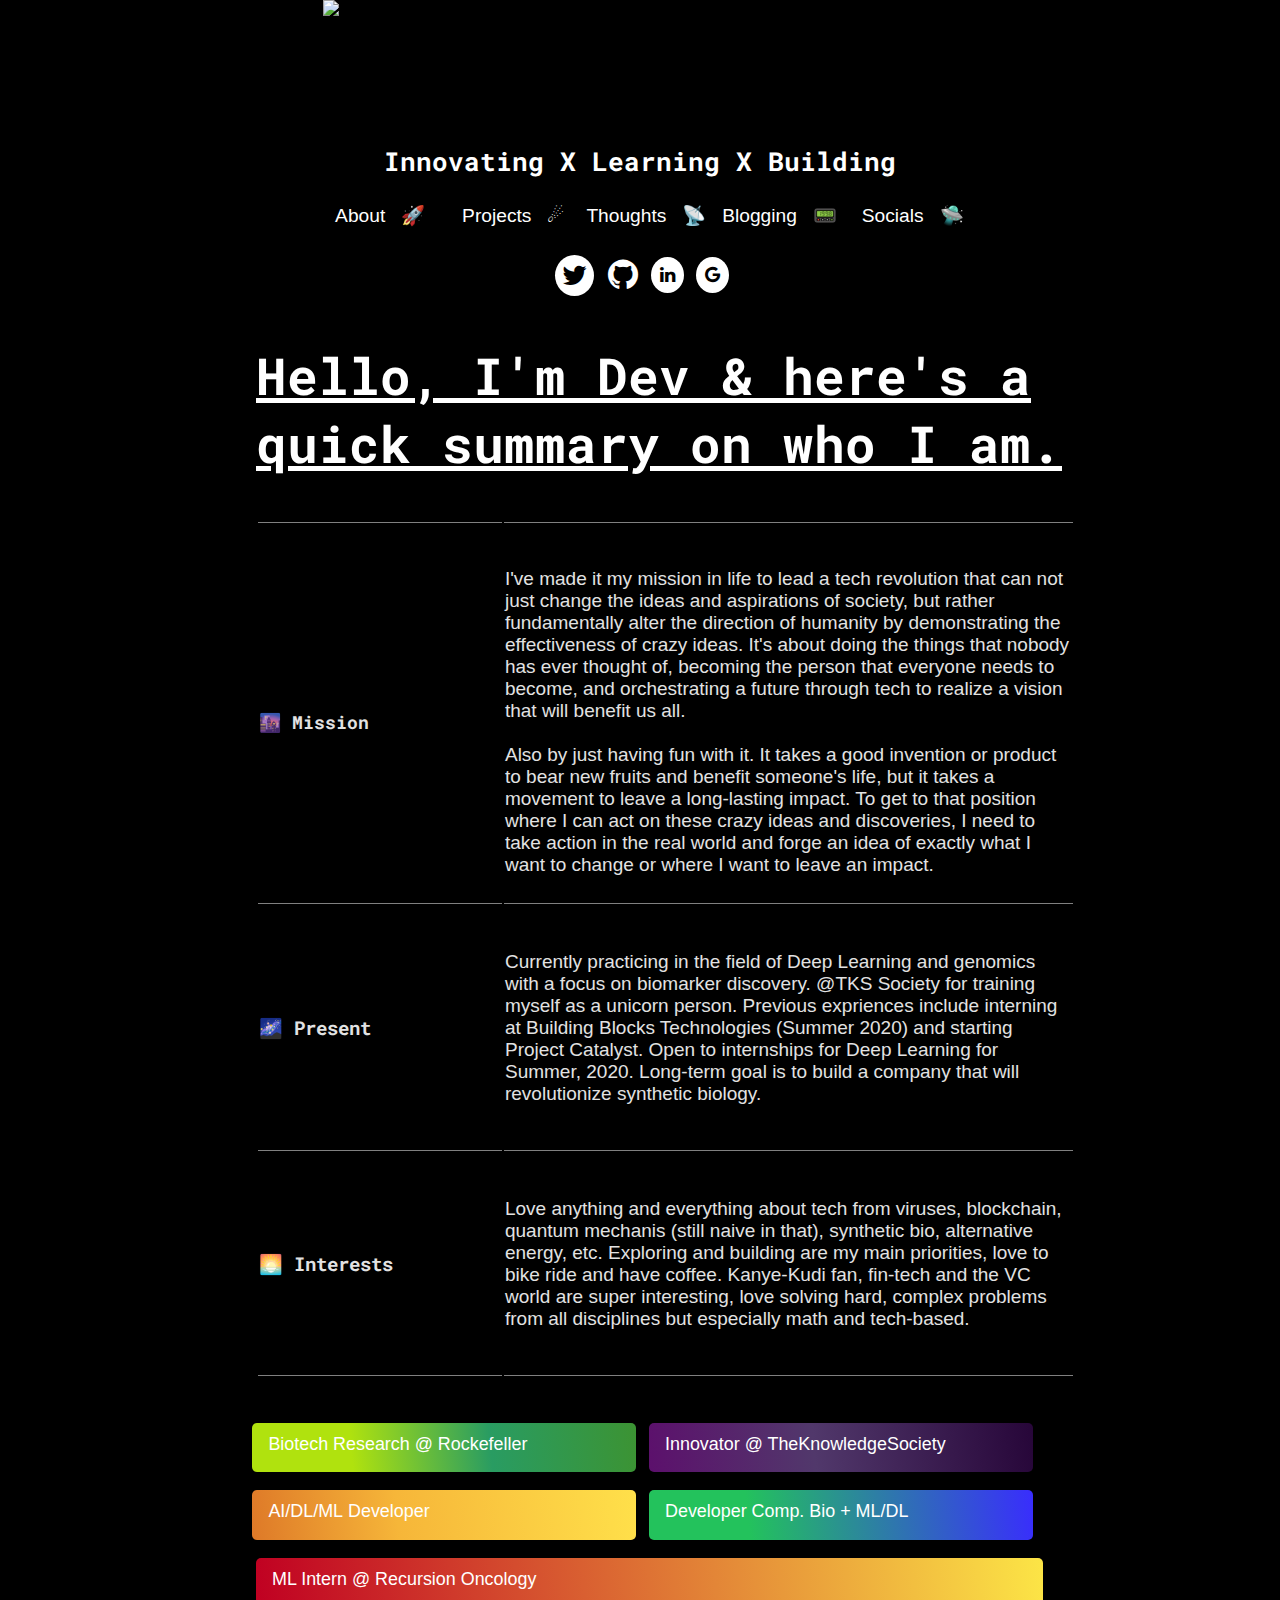
==== commit 7599cefd: "Add files via upload" ====
--- a/index.html
+++ b/index.html
@@ -2,7 +2,7 @@
 <html lang="en">
 <head>
     <meta name="viewport" content="width=device-width, initial-scale=1">
-    <link rel="stylesheet" href="/Users/devpatelio/Downloads/Coding/Personal_Website/v2rebuild/styles.css">
+    <link rel="stylesheet" href="styles.css">
     <link rel="preconnect" href="https://fonts.gstatic.com">
     <link href="https://fonts.googleapis.com/css2?family=Inter:wght@100;200;300;400;500;600;700;800;900&display=swap" rel="stylesheet">
     <link rel="stylesheet" href="https://cdnjs.cloudflare.com/ajax/libs/font-awesome/4.7.0/css/font-awesome.min.css">
--- a/styles.css
+++ b/styles.css
@@ -0,0 +1,438 @@
+body{
+    background-color: black;
+    color: white;
+    margin: 0;
+    padding: 0;
+    font-family: -apple-system, BlinkMacSystemFont, 'Segoe UI', Roboto, Oxygen, Ubuntu, Cantarell, 'Open Sans', 'Helvetica Neue', sans-serif;
+}
+
+:root{
+    --row_span: 8;
+}
+
+.grid{
+    display: grid;
+    grid-template-columns: 100px repeat(3, 1fr) 100px ; 
+    grid-auto-rows: minmax(100px, auto);
+    /* grid-template-areas: 
+    "header header header"
+    "quote quote quote"
+    "intro intro intro"
+    "highlights highlights highlights"
+    grid-gap: 10px; */ 
+}
+
+
+.header{
+    grid-column: 2 / 5;
+    grid-row: 1 / var(--row_span);
+    display: grid;
+    grid-template-columns: 20% 1fr 20%;
+}  
+
+.projects{
+    grid-column: 2 / 5; 
+    grid-row: 12 / 15; 
+    display: grid;
+    grid-template-columns: repeat(15, 1fr);
+}
+
+
+.quote{
+    grid-column: 2 / 5;
+    grid-row: var(--row_span) / calc(var(--row_span) + 3);
+    justify-self: center;
+    align-self: center;
+    z-index: -1; border-top: 0.8px solid grey; border-bottom: 0.8px solid grey;
+}
+
+.intro{
+    grid-column: 2 / 5;
+    grid-row: var(--row_span)+1;
+}
+
+.highlights{
+    grid-column: 2 / 5;
+    grid-row: calc(var(--row_span)*3);
+}
+
+
+
+
+/* .grid :nth-child(even){
+    background-color: red
+}
+.grid :nth-child(odd){
+    background-color: green
+}
+ */
+
+
+
+
+
+
+
+/* 
+@media screen and (min-width: 736px) {
+
+    .grid{
+        display: grid;
+        grid-template-columns: 1fr 500px 500px 1fr; 
+        grid-template-rows: 1fr 1fr 1fr 1fr;
+        grid-template-areas: ". title title ." ". header header ." ". sidebar content ." ". footer footer .";
+        grid-gap: 0px;
+    }
+    
+} */
+
+
+
+.subheader{
+    font-size: 16px;
+    font-weight: 300; 
+    color: white;
+    margin-left: 1vw;
+}
+
+.quote-text{
+    font-size: 40px; font-weight: 300; font-style: italic; width: 88vw; text-align: center;
+ }
+
+.socials{
+    border-top: 1px solid white; 
+    width: 200px;
+    margin-left: 1vw;
+    margin-top: 3vh;
+}
+
+.image-header{
+    justify-self: center;
+    align-self: center;
+}
+
+.nav-right{
+    justify-self: end;
+    align-self: center;
+    margin-left: 0vw;
+}
+
+.title{
+    font-weight: 700;
+    font-size: 11vw;
+    text-align: center;
+    margin-top: -50%;
+
+
+}
+
+.subtitle{
+    font-size: 14px; margin-left: 1vw; margin-top: 6vh; font-weight: 900; font-family: Roboto Mono;
+}
+
+.aligned-transform{
+    writing-mode: vertical-rl;
+    /* text-orientation: mixed; */
+    color: white;
+    font-weight: 300;
+    font-size: 22px;
+
+
+}
+
+.vector-image{
+    width: auto;
+    height: auto;
+}
+
+.subheader-title{
+    text-decoration: underline;
+    z-index: 3;
+    font-size: 54px; width: 90vw; color: white; font-weight: 900; 
+    font-family: Roboto Mono;
+    position: relative;
+}
+
+.highlighter{
+    background-image: linear-gradient(to right, rgba(126, 13, 141, 0) 50%, rgb(173, 114, 4) 50%);
+    background-position: -0% 0;
+    background-size: 200% auto;
+    transition: background-position 0.5s ease-out;
+    transition: 0.3s;
+    animation-fill-mode: forwards;  
+  
+  }
+  
+.highlighter:hover{
+    background-position: -99.99% 0;
+    color:white;
+    
+     
+}
+
+
+.project-title{
+    grid-column: 1 / 16;
+    grid-row: 1;
+}
+
+.project1{
+    grid-column: 1 / 5
+}
+
+.project2{
+    grid-column: 5 / 11;
+    justify-self: center;
+    align-self: center;
+}
+
+.project3{
+    grid-column: 12 / 16
+}
+
+#about{
+    font-size: auto;
+    margin-top: 32vh;
+}
+
+#projects{
+    margin-top: 1.5vh;
+}
+
+.menu{
+    
+}
+
+#twitter{
+    color: black; background-color: white; border-collapse: separate; border-radius: 50%; padding: 7px; font-size: 27px; position: relative; top: -2px; margin-left: 4px;
+}
+
+#github{
+    border-collapse: separate; border-radius: 50%; padding: 5px; font-size: 35px; margin-top: 15px; margin-left: 4px;
+}
+
+#gmail{
+    color: black; background-color: white; border-collapse: separate; border-radius: 50%; padding: 9px; font-size: 18px; position: relative; top: -6px; margin-left: 7px;
+}
+
+#linkedin{
+    color: black; background-color: white; border-collapse: separate; border-radius: 50%; padding: 9px; font-size: 18px; position: relative; top: -6px; margin-left: 4px;
+}
+
+.item-list{
+    margin-left: 0vw;
+}
+
+.table-intro{
+    width: 87vw;
+}
+
+
+.status-icons{
+    margin-top: 5vh;
+    grid-column: 2 / 5;
+    grid-row: 12;
+    display: grid;
+    grid-template-columns: repeat(5, 1fr);
+}
+
+.status-icon{
+    border-collapse: separate;
+    border-radius: 5px; 
+    width: 95%;
+    height: auto;
+
+}
+
+.status-title{
+    padding-left: 16px;
+    font-weight: 300;
+    font-size: 0.8vw;
+    align-self: center;
+    margin-top: 1.8vh;
+
+}
+
+#researcher {
+
+}
+#developer {
+
+}
+#intern {
+
+}
+#compbio{
+
+}
+#innovator{
+
+}
+
+
+
+@media only screen and (max-width: 1450px){
+
+    .grid{
+        display: grid;
+        grid-template-columns: 1fr; 
+        grid-auto-rows: minmax(100px, auto);
+
+    }
+    
+    .header{
+        grid-column: 1;
+        grid-row: 1;
+        display: grid;
+        grid-template-columns: 1fr;
+    }  
+
+    .image-header{
+        grid-row: 1;
+    }
+    
+    .vertical-bar{
+        grid-row: 2;
+    }
+
+    .vector-image{
+        max-width: 60vw;
+        height: auto;
+        width: 60vw;
+    }
+
+
+    .quote{
+        display: none;
+    }
+
+    .intro{
+        grid-column: 1;
+        grid-row: 2;
+        justify-self: center;
+    }
+
+    .subtitle{
+        font-size: 2vw;
+        margin-top: 16vh;
+        text-align: center;
+        margin-left: 0vw;
+    }
+
+    .menu{
+        display: grid;
+        grid-template-columns: 24vw repeat(5, 1fr) 24vw;
+        grid-row: 1;
+    }
+
+    #about{
+        grid-column: 2;
+        margin-top: 0vh;
+    }
+
+    #projects{
+        margin-top: 0vh;
+    }
+
+
+    .subheader{
+        font-size: 1.5vw;
+        margin-top: 0px;
+        text-align: center;
+    }
+
+    .socials{
+        grid-row: 3;
+        grid-column: 1;
+        border-top: 0px solid white; 
+        width: 100%;
+        text-align: center;
+        margin-left: 0vw;
+        margin-top: -1vh;
+    }
+
+    .item-list{
+        width: 100%;
+    }
+
+    #twitter{
+        position: relative;
+        
+    }
+
+    .nav-right{
+        display: none;
+    }
+
+    .subheader-title{
+        font-size: 4vw;
+        width: 70%;
+        text-align: left;
+        margin-left: 20%;
+        justify-content: center;
+    }
+
+    .table-intro{
+        margin-left: 20%;
+        font-size: 3vw;
+        width: 64%;
+    }
+
+
+    .status-icons{
+        margin-top: 5vh;
+        grid-column: 1;
+        grid-row: 3;
+        display: grid;
+        grid-template-columns: 1fr 1fr;
+        grid-gap: 2vh;
+    }
+
+    .status-icon {
+        border-collapse: separate;
+        border-radius: 5px; 
+        width: 30vw;
+        height: auto;
+    }
+
+
+    #researcher, #developer, #intern{
+        margin-left: 40%;
+    }
+
+    #intern{
+        margin-left: 20%;
+        grid-column: 1 / 3;
+        width: 61.5%;
+    }
+
+    
+
+
+    .status-title{
+        width: auto;
+        padding-left: 16px;
+        font-weight: 300;
+        font-size: 1.4vw;
+        align-self: center;
+        margin-top: 1.2vh;
+
+    }
+
+    
+
+    /* .projects{
+        grid-column: 1; 
+        grid-row: 3; 
+        display: grid;
+        grid-template-columns: repeat(15, 1fr);
+    } 
+    
+    
+    .highlights{
+        grid-column: 1;
+        grid-row: calc(var(--row_span)*3);
+    } */
+
+
+}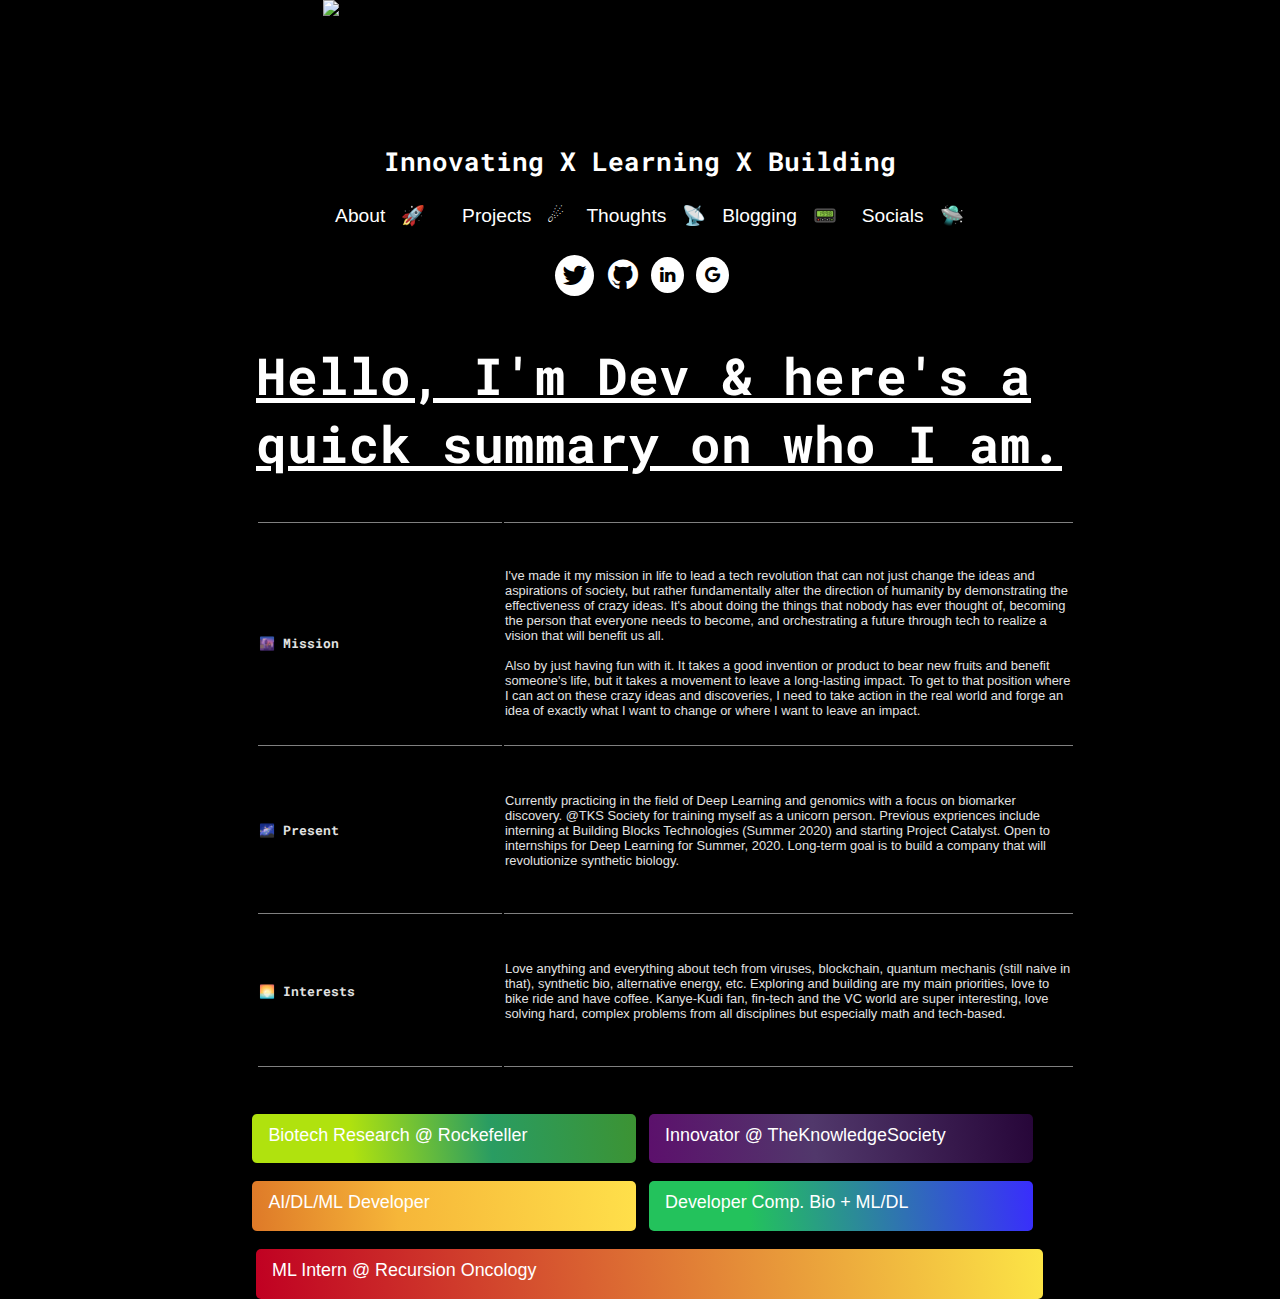
==== commit c25f6fce: "Add files via upload" ====
--- a/index.html
+++ b/index.html
@@ -81,19 +81,19 @@
                     <!-- Put <thead>, <tbody>, and <tr>'s here! -->
                     <tbody>
                         <tr>
-                            <td style="font-size: 18px; color: rgb(226, 226, 226); font-weight: 900; padding-bottom: 3vh; padding-top: 5vh; border-bottom: 1px solid grey; border-top: 1px solid grey; font-family: Roboto Mono; ">&#127750; Mission</td>
-                            <td style="font-size: 19px; color: rgb(226, 226, 226); font-weight: 200; padding-bottom: 3vh; padding-top: 5vh; border-bottom: 1px solid grey; border-top: 1px solid grey;">
+                            <td style="font-size: 1vw; color: rgb(226, 226, 226); font-weight: 900; padding-bottom: 3vh; padding-top: 5vh; border-bottom: 1px solid grey; border-top: 1px solid grey; font-family: Roboto Mono; ">&#127750; Mission</td>
+                            <td style="font-size: 1.01vw; color: rgb(226, 226, 226); font-weight: 200; padding-bottom: 3vh; padding-top: 5vh; border-bottom: 1px solid grey; border-top: 1px solid grey;">
                                 I've made it my mission in life to lead a tech revolution that can not just change the ideas and aspirations of society, but rather fundamentally alter the direction of humanity by demonstrating the effectiveness of crazy ideas. It's about doing the things that nobody has ever thought of, becoming the person that everyone needs to become, and orchestrating a future through tech to realize a vision that will benefit us all. <br> <br> <strong>Also by just having fun with it. </strong>It takes a good invention or product to bear new fruits and benefit someone's life, but it takes a movement to leave a long-lasting impact. To get to that position where I can act on these crazy ideas and discoveries, I need to take action in the real world and forge an idea of exactly what I want to change or where I want to leave an impact.
                             
                             </td>
                         </tr>
                         <tr>
-                            <td style="font-size: 19px; color: rgb(226, 226, 226); font-weight: 900; padding-bottom: 5vh; padding-top: 5vh; border-bottom: 1px solid grey; font-family: Roboto Mono; ">&#127756; Present</td>
-                            <td style="font-size: 19px; color: rgb(226, 226, 226); font-weight: 200;  padding-bottom: 5vh; padding-top: 5vh; border-bottom: 1px solid grey;"> Currently practicing in the field of Deep Learning and genomics with a focus on biomarker discovery. @TKS Society for training myself as a unicorn person. Previous expriences include interning at Building Blocks Technologies (Summer 2020) and starting Project Catalyst. Open to internships for Deep Learning for Summer, 2020. Long-term goal is to build a company that will revolutionize synthetic biology. </td>
+                            <td style="font-size: 1vw; color: rgb(226, 226, 226); font-weight: 900; padding-bottom: 5vh; padding-top: 5vh; border-bottom: 1px solid grey; font-family: Roboto Mono; ">&#127756; Present</td>
+                            <td style="font-size: 1.01vw; color: rgb(226, 226, 226); font-weight: 200;  padding-bottom: 5vh; padding-top: 5vh; border-bottom: 1px solid grey;"> Currently practicing in the field of Deep Learning and genomics with a focus on biomarker discovery. @TKS Society for training myself as a unicorn person. Previous expriences include interning at Building Blocks Technologies (Summer 2020) and starting Project Catalyst. Open to internships for Deep Learning for Summer, 2020. Long-term goal is to build a company that will revolutionize synthetic biology. </td>
                         </tr>
                         <tr>
-                            <td style="font-size: 19px; color: rgb(226, 226, 226); font-weight: 900; padding-bottom: 5vh; padding-top: 5vh; border-bottom: 1px solid grey; font-family: Roboto Mono; ">&#127749; Interests</td>
-                            <td style="font-size: 19px; color: rgb(226, 226, 226); font-weight: 200; padding-bottom: 5vh; padding-top: 5vh; border-bottom: 1px solid grey;"> Love anything and everything about tech from viruses, blockchain, quantum mechanis (still naive in that), synthetic bio, alternative energy, etc. Exploring and building are my main priorities, love to bike ride and have coffee. Kanye-Kudi fan, fin-tech and the VC world are super interesting, love solving hard, complex problems from all disciplines but especially math and tech-based. </td>
+                            <td style="font-size: 1vw; color: rgb(226, 226, 226); font-weight: 900; padding-bottom: 5vh; padding-top: 5vh; border-bottom: 1px solid grey; font-family: Roboto Mono; ">&#127749; Interests</td>
+                            <td style="font-size: 1.01vw; color: rgb(226, 226, 226); font-weight: 200; padding-bottom: 5vh; padding-top: 5vh; border-bottom: 1px solid grey;"> Love anything and everything about tech from viruses, blockchain, quantum mechanis (still naive in that), synthetic bio, alternative energy, etc. Exploring and building are my main priorities, love to bike ride and have coffee. Kanye-Kudi fan, fin-tech and the VC world are super interesting, love solving hard, complex problems from all disciplines but especially math and tech-based. </td>
                         </tr>
                     </tbody>
                 </table>
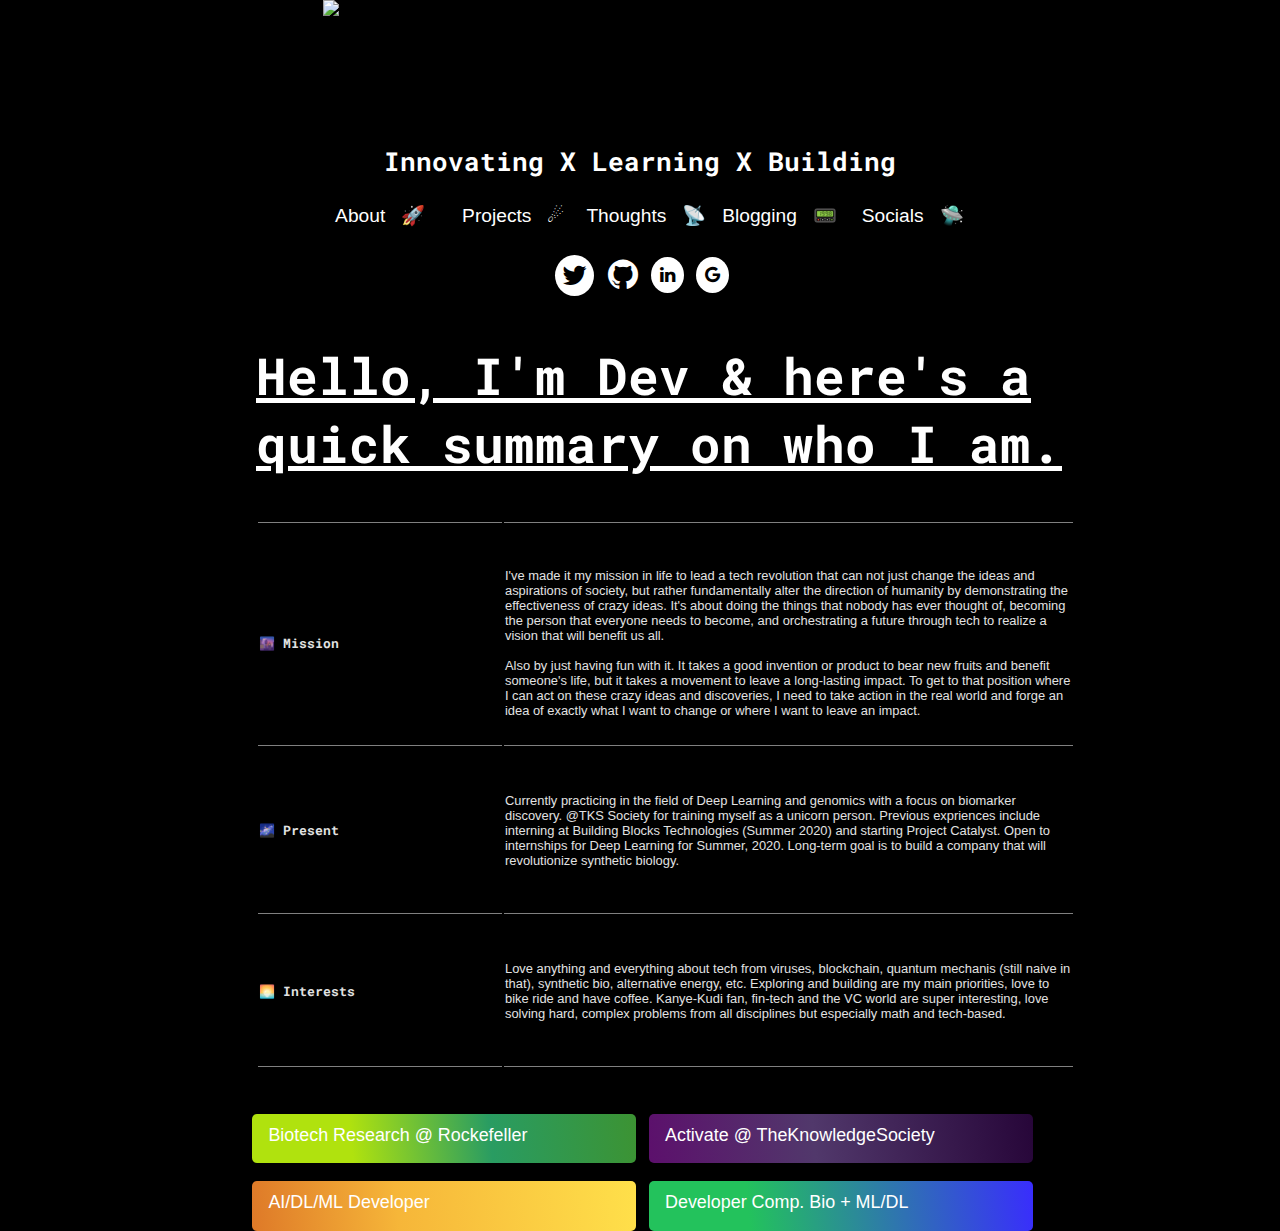
==== commit 35bcc5c6: "Update index.html" ====
--- a/index.html
+++ b/index.html
@@ -107,7 +107,7 @@
                 <h3 class="status-title" > <strong>Biotech Research</strong> @ Rockefeller</h3>
             </div>
             <div class="status-icon" id="innovator" style="background: linear-gradient(84deg, rgba(92,16,108,1) 0%, rgba(81,56,107,1) 43%, rgba(39,6,57,1) 100%)">
-                <h3 class="status-title" > <strong>Innovator</strong> @ TheKnowledgeSociety</h3>
+                <h3 class="status-title" > <strong>Activate</strong> @ TheKnowledgeSociety</h3>
             </div>
             <div id="developer" class="status-icon" style="background: linear-gradient(84deg, rgba(222,121,40,1) 0%, rgba(246,182,57,1) 38%, rgba(255,224,74,1) 100%);
             "> 
@@ -116,11 +116,11 @@
             <div id="compbio" class="status-icon" style="background: linear-gradient(84deg, rgba(35,194,92,1) 26%, rgba(57,45,253,1) 100%);">
                 <h3 class="status-title" > <strong>Developer</strong> Comp. Bio + ML/DL </h3>
             </div>
-            <div id="intern" class="status-icon" style="
+<!--             <div id="intern" class="status-icon" style="
             background: linear-gradient(84deg, rgba(192,0,34,1) 0%, rgba(252,229,70,1) 100%);
             ">
                 <h3 class="status-title" > <strong>ML Intern</strong> @ Recursion Oncology</h3>
-            </div>
+            </div> -->
             
 
         </div>
@@ -167,4 +167,4 @@
 </body>
 
 
-</html>+</html>
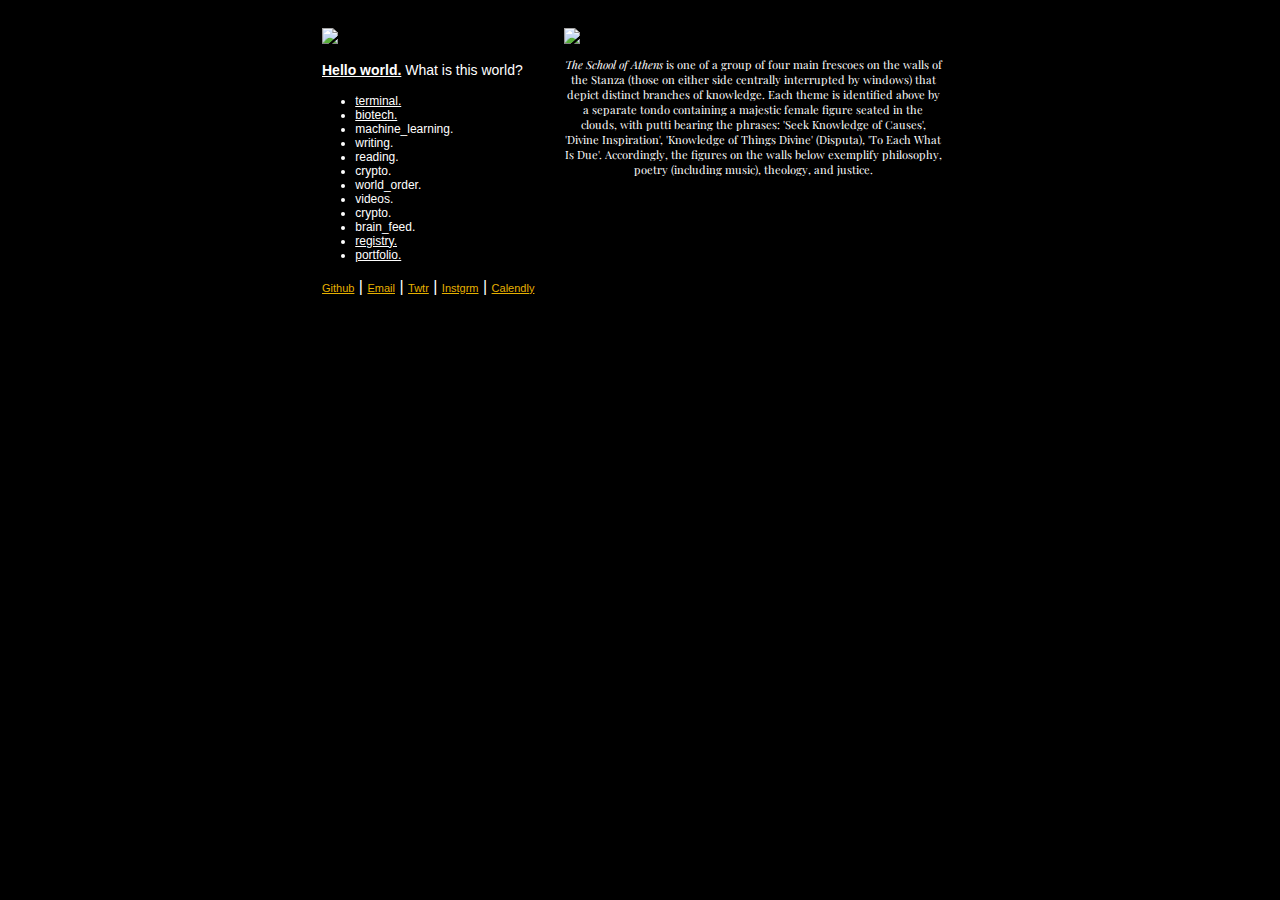
==== commit add43b61: "Add files via upload" ====
--- a/index.html
+++ b/index.html
@@ -1,170 +1,111 @@
 <!DOCTYPE html>
-<html lang="en">
 <head>
-    <meta name="viewport" content="width=device-width, initial-scale=1">
+    <link rel="preconnect" href="https://fonts.googleapis.com">
+    <link rel="preconnect" href="https://fonts.gstatic.com" crossorigin>
+    <link href="https://fonts.googleapis.com/css2?family=Major+Mono+Display&display=swap" rel="stylesheet">
+    <link rel="preconnect" href="https://fonts.googleapis.com">
+    <link rel="preconnect" href="https://fonts.gstatic.com" crossorigin>
+    <link href="https://fonts.googleapis.com/css2?family=Darker+Grotesque:wght@300;400;500;600;700;800;900&family=Major+Mono+Display&display=swap" rel="stylesheet">
+    <link rel="preconnect" href="https://fonts.googleapis.com">
+    <link rel="preconnect" href="https://fonts.gstatic.com" crossorigin>
+    <link href="https://fonts.googleapis.com/css2?family=Playfair+Display:ital,wght@0,400;0,500;0,600;0,700;0,800;0,900;1,400;1,500;1,600;1,700;1,800;1,900&display=swap" rel="stylesheet">
+    <link rel="preconnect" href="https://fonts.googleapis.com">
+    <link rel="preconnect" href="https://fonts.gstatic.com" crossorigin>
+    <link href="https://fonts.googleapis.com/css2?family=Playfair+Display+SC:ital,wght@0,400;0,700;0,900;1,400;1,700;1,900&family=Playfair+Display:ital,wght@0,400;0,500;0,600;0,700;0,800;0,900;1,400;1,500;1,600;1,700;1,800;1,900&display=swap" rel="stylesheet">
+    <link rel="preconnect" href="https://fonts.googleapis.com">
+    <link rel="preconnect" href="https://fonts.gstatic.com" crossorigin>
+    <link href="https://fonts.googleapis.com/css2?family=Noto+Serif+Display:ital,wght@0,100;0,200;0,300;0,400;0,500;0,600;0,700;0,800;0,900;1,100;1,200;1,300;1,400;1,500;1,600;1,700;1,800;1,900&family=Playfair+Display+SC:ital,wght@0,400;0,700;0,900;1,400;1,700;1,900&family=Playfair+Display:ital,wght@0,400;0,500;0,600;0,700;0,800;0,900;1,400;1,500;1,600;1,700;1,800;1,900&display=swap" rel="stylesheet">
     <link rel="stylesheet" href="styles.css">
-    <link rel="preconnect" href="https://fonts.gstatic.com">
-    <link href="https://fonts.googleapis.com/css2?family=Inter:wght@100;200;300;400;500;600;700;800;900&display=swap" rel="stylesheet">
-    <link rel="stylesheet" href="https://cdnjs.cloudflare.com/ajax/libs/font-awesome/4.7.0/css/font-awesome.min.css">
-    <link rel="preconnect" href="https://fonts.gstatic.com">
-    <link href="https://fonts.googleapis.com/css2?family=Roboto+Mono:ital,wght@0,100;0,200;0,300;0,400;0,500;0,600;0,700;1,100;1,200;1,300;1,400;1,500;1,600;1,700&display=swap" rel="stylesheet">  
-    <link rel="preconnect" href="https://fonts.gstatic.com">
-    <!-- <link rel="stylesheet" href="https://stackpath.bootstrapcdn.com/bootstrap/3.4.1/css/bootstrap.min.css" integrity="sha384-HSMxcRTRxnN+Bdg0JdbxYKrThecOKuH5zCYotlSAcp1+c8xmyTe9GYg1l9a69psu" crossorigin="anonymous">
-    <link rel="stylesheet" href="https://stackpath.bootstrapcdn.com/bootstrap/3.4.1/css/bootstrap-theme.min.css" integrity="sha384-6pzBo3FDv/PJ8r2KRkGHifhEocL+1X2rVCTTkUfGk7/0pbek5mMa1upzvWbrUbOZ" crossorigin="anonymous">
-    <script src="https://stackpath.bootstrapcdn.com/bootstrap/3.4.1/js/bootstrap.min.js" integrity="sha384-aJ21OjlMXNL5UyIl/XNwTMqvzeRMZH2w8c5cRVpzpU8Y5bApTppSuUkhZXN0VxHd" crossorigin="anonymous"></script>
-    <link href="https://fonts.googleapis.com/css2?family=Old+Standard+TT&display=swap" rel="stylesheet"> -->
-    <link rel="icon" href="https://cdn-images-1.medium.com/max/1600/1*E9jrIiXgGEgnoKZ62cqOnw.png">
-    
-    <meta charset="UTF-8">
-    <title>Dev Patel</title>
+ 
+    <style>
+ 
+        body{
+            margin-left: 25%;
+            max-width: 1600px;
+        }
+        .wrapper{
+            display: grid;
+            grid-template-columns: 230px auto;
+        }
+ 
+        .wrapper div{
+            background-color: black;
+            padding: 2px;
+        }
+        .wrapper > div:nth-child(odd){
+            background: black;
+        }
+    </style>
 </head>
-
-<body>
-
-    <div class="grid">
-
-
-        <div class="header"> 
-
-            <div class="nav-left">
-                <div class="vertical-bar">
-                    <h3 class= "subtitle"> Innovating X Learning X Building</h3>
-                    <div class="menu">
-                        <h3 class="subheader" id="about" style=" margin-top: 2.5;"> About &nbsp &#128640;</h3>
-                        <h3 class="subheader" id="projects" style=" margin-top: 2.5;"> Projects &nbsp &#9732; </h3>
-                        <h3 class="subheader" id="thoughts" style=" margin-top: 2.5;"> Thoughts &nbsp &#128225; </h3>
-                        <h3 class="subheader" id="blogging" style=" margin-top: 2.5;"> Blogging  &nbsp &#128223;</h3>
-                        <h3 class="subheader" id="socials" style=" margin-top: 2.5;"> Socials  &nbsp &#128760;</h3>
-                    </div>
-                    <div class="socials">
-                        <div class="item-list">
-                            <a id="twitter"  class="fa fa-twitter"></a>
-                            <a id="github" class="fa fa-github"></a>
-                            <a id = "linkedin"  class="fa fa-linkedin"></a>
-                            <a id = "gmail"  class="fa fa-google"></a>
-                        </div>
-                    </div>
-                </div>
+ 
+ 
+<script type="text/javascript">
+    var imageURLs = [
+        "https://wallpaperaccess.com/full/1363480.jpg",
+        "https://www.companyofpainters.com/wp-content/uploads/2016/04/creation_of_adam_1510_cappella_sistina_vatican.jpg",
+        "https://upload.wikimedia.org/wikipedia/commons/c/c3/Raphael_School_of_Athens.jpg"
+    ];
+ 
+    var imageDescriptions = [
+        "<i> The Romans in their Decadence </i> is a painting by the French artist Thomas Couture, first exhibited at the Paris Salon of 1847, a year before the 1848 Revolution which toppled the July Monarchy. It was the most highly praised work at the Salon. Reminiscent of the style of Raphael, it is typical of the French 'classic' style between 1850 and 1900. It now belongs to the Musée d'Orsay in Paris.[2] It was etched by Edmond Hédouin.",
+        "<i>The Creation of Adam</i> is a fresco painting by Italian artist Michelangelo, which forms part of the Sistine Chapel's ceiling, painted c. 1508–1512. It illustrates the Biblical creation narrative from the Book of Genesis in which God gives life to Adam, the first man. The fresco is part of a complex iconographic scheme and is chronologically the fourth in the series of panels depicting episodes from Genesis.",
+        "<i>The School of Athens</i> is one of a group of four main frescoes on the walls of the Stanza (those on either side centrally interrupted by windows) that depict distinct branches of knowledge. Each theme is identified above by a separate tondo containing a majestic female figure seated in the clouds, with putti bearing the phrases: 'Seek Knowledge of Causes', 'Divine Inspiration', 'Knowledge of Things Divine' (Disputa), 'To Each What Is Due'. Accordingly, the figures on the walls below exemplify philosophy, poetry (including music), theology, and justice."
+ 
+    ];
+ 
+ 
+    function getImageTag() {
+        var img = '<img class="terminal-cover" src=\"';
+        var randomIndex = Math.floor(Math.random() * imageURLs.length);
+        img += imageURLs[randomIndex];
+        img += '\" alt=\"Some alt text\"/>';
+ 
+        var descr =  '<p class="caption"> ';
+        descr += imageDescriptions[randomIndex];
+        descr += ' </p>';
+ 
+        document.write(img);
+        document.write(descr);
+    }
+ 
+ 
+</script>
+ 
+<html>
+    <body>
+        <div class="wrapper">
+            <div>
+                <img class="profile" src="https://avatars.githubusercontent.com/u/32529318?v=4">
+                <p class="great-big-title"> <strong style="text-decoration: underline"> Hello world.</strong> What is this world?</h1>
+                <ul class="nav">
+                    <li> <a href="grid-terminal.html">terminal.</a></li>
+                        <li> <a href="grid-biotech.html">biotech.</a></li>
+                        <li>machine_learning.</li>
+                        <li>writing.</li>
+                        <li>reading.</li>
+                        <li>crypto.</li>
+                        <li>world_order.</li>
+                        <li>videos.</li>
+                        <li>crypto.</li>
+                        <li>brain_feed.</li>
+                        <li> <a href="index.html">registry.</a></li>
+                        <li> <a href="grid-portfolio.html">portfolio.</a></li>
+           
+                </ul>
+ 
+                <p> <a class="socials" href="https://github.com/devpatelio/devpatelio/blob/main/README.md">Github</a> | <a class="socials" href="mailto@hello.devpatel@gmail.com">Email</a> | <a class="socials" href="https://twitter.com/dev_elio">Twtr</a> | <a class="socials" href="https://www.instagram.com/devpatelio/">Instgrm</a> | <a class="socials" href="https://calendly.com/devpatel-scheduling/meet-me">Calendly</a></p>
+ 
             </div>
-
-            <div class="image-header">
-                <img class="vector-image"src="https://cdn-images-1.medium.com/max/1600/1*E9jrIiXgGEgnoKZ62cqOnw.png">
-                <h1 class="title">Dev Patel</h1>
+ 
+ 
+            <div style="margin-top: 0%; padding-left: 2%; color: black;">
+                <script type="text/javascript">
+                    document.write(getImageTag());
+                    document.write(getDescrTag());
+                </script>
             </div>
-
-            <div class="nav-right">
-                <h2 class="aligned-transform"> &#127762; &nbspNotion &nbsp&nbsp&nbsp&nbsp&nbsp&nbsp&nbsp&nbsp&nbsp&nbsp &#128199; &nbspResume &nbsp&nbsp&nbsp&nbsp&nbsp&nbsp&nbsp&nbsp&nbsp&nbsp &#128213; &nbspManifesto</h2>
-            </div>
-
+           
+ 
         </div>
-
-
-
-        <div class="quote">
-
-            <!-- <div class="quote-block" style="margin-left: 5.5vw; z-index: -1; margin-top: 10vh; border-top: 0.8px solid grey;  padding-bottom: 2vh; border-bottom: 0.8px solid grey; width: 88vw;"> -->
-            <h1 class="quote-text">"When something is important enough, you do it even if the odds are not in your favor."</h1>
-            <p class="name" style="font-size: 18px; width: 88vw; text-align: center;">Elon Musk.</p>
-            <!-- </div> -->
-
-        </div>
-
-
-        <div class="intro"> 
-            
-            <h2 class="subheader-title"> <a class="highlighter">Hello, I'm Dev</a> & here's a quick summary on who I am. </h2> 
-                <table class="table-intro" >
-                    <colgroup>
-                        <col span="1" style="width: 30%;">
-                        <col span="1" style="width: 70%;">
-                    </colgroup>
-                    <!-- Put <thead>, <tbody>, and <tr>'s here! -->
-                    <tbody>
-                        <tr>
-                            <td style="font-size: 1vw; color: rgb(226, 226, 226); font-weight: 900; padding-bottom: 3vh; padding-top: 5vh; border-bottom: 1px solid grey; border-top: 1px solid grey; font-family: Roboto Mono; ">&#127750; Mission</td>
-                            <td style="font-size: 1.01vw; color: rgb(226, 226, 226); font-weight: 200; padding-bottom: 3vh; padding-top: 5vh; border-bottom: 1px solid grey; border-top: 1px solid grey;">
-                                I've made it my mission in life to lead a tech revolution that can not just change the ideas and aspirations of society, but rather fundamentally alter the direction of humanity by demonstrating the effectiveness of crazy ideas. It's about doing the things that nobody has ever thought of, becoming the person that everyone needs to become, and orchestrating a future through tech to realize a vision that will benefit us all. <br> <br> <strong>Also by just having fun with it. </strong>It takes a good invention or product to bear new fruits and benefit someone's life, but it takes a movement to leave a long-lasting impact. To get to that position where I can act on these crazy ideas and discoveries, I need to take action in the real world and forge an idea of exactly what I want to change or where I want to leave an impact.
-                            
-                            </td>
-                        </tr>
-                        <tr>
-                            <td style="font-size: 1vw; color: rgb(226, 226, 226); font-weight: 900; padding-bottom: 5vh; padding-top: 5vh; border-bottom: 1px solid grey; font-family: Roboto Mono; ">&#127756; Present</td>
-                            <td style="font-size: 1.01vw; color: rgb(226, 226, 226); font-weight: 200;  padding-bottom: 5vh; padding-top: 5vh; border-bottom: 1px solid grey;"> Currently practicing in the field of Deep Learning and genomics with a focus on biomarker discovery. @TKS Society for training myself as a unicorn person. Previous expriences include interning at Building Blocks Technologies (Summer 2020) and starting Project Catalyst. Open to internships for Deep Learning for Summer, 2020. Long-term goal is to build a company that will revolutionize synthetic biology. </td>
-                        </tr>
-                        <tr>
-                            <td style="font-size: 1vw; color: rgb(226, 226, 226); font-weight: 900; padding-bottom: 5vh; padding-top: 5vh; border-bottom: 1px solid grey; font-family: Roboto Mono; ">&#127749; Interests</td>
-                            <td style="font-size: 1.01vw; color: rgb(226, 226, 226); font-weight: 200; padding-bottom: 5vh; padding-top: 5vh; border-bottom: 1px solid grey;"> Love anything and everything about tech from viruses, blockchain, quantum mechanis (still naive in that), synthetic bio, alternative energy, etc. Exploring and building are my main priorities, love to bike ride and have coffee. Kanye-Kudi fan, fin-tech and the VC world are super interesting, love solving hard, complex problems from all disciplines but especially math and tech-based. </td>
-                        </tr>
-                    </tbody>
-                </table>
-
-        </div>
-
-        <div class="status-icons">
-            <div class="status-icon" style="
-            background: linear-gradient(84deg, rgba(176,226,14,1) 26%, rgba(41,156,98,1) 62%, rgba(60,147,51,1) 100%);
-            " id="researcher">
-                <h3 class="status-title" > <strong>Biotech Research</strong> @ Rockefeller</h3>
-            </div>
-            <div class="status-icon" id="innovator" style="background: linear-gradient(84deg, rgba(92,16,108,1) 0%, rgba(81,56,107,1) 43%, rgba(39,6,57,1) 100%)">
-                <h3 class="status-title" > <strong>Activate</strong> @ TheKnowledgeSociety</h3>
-            </div>
-            <div id="developer" class="status-icon" style="background: linear-gradient(84deg, rgba(222,121,40,1) 0%, rgba(246,182,57,1) 38%, rgba(255,224,74,1) 100%);
-            "> 
-                <h3 class="status-title" > <strong>AI/DL/ML</strong> Developer</h3>
-            </div>
-            <div id="compbio" class="status-icon" style="background: linear-gradient(84deg, rgba(35,194,92,1) 26%, rgba(57,45,253,1) 100%);">
-                <h3 class="status-title" > <strong>Developer</strong> Comp. Bio + ML/DL </h3>
-            </div>
-<!--             <div id="intern" class="status-icon" style="
-            background: linear-gradient(84deg, rgba(192,0,34,1) 0%, rgba(252,229,70,1) 100%);
-            ">
-                <h3 class="status-title" > <strong>ML Intern</strong> @ Recursion Oncology</h3>
-            </div> -->
-            
-
-        </div>
-
-        <!-- <div class="projects"> 
-            <div class="project-title">
-                <h2 class="subheader-title"> <a class="highlighter">Cool stuff </a> that I am building/have previously built.</h2> 
-            </div>
-            
-            <div class="project1">
-            </div> 
-            <div class="project2">
-                <div>
-                    <div style="margin-left: 1.5vw; max-width: 90%">
-                        <img style = "width: 80%; height: auto;  padding: 3vw; background-color: rgb(36, 36, 36); opacity: 0.6;" src="/Users/devpatelio/Downloads/MOSHED-2020-12-31-18-47-35.gif">
-                        <h1 style="font-size: 5vw; font-weight: 900; margin-top: -40%; text-align: center; color: white; ">Doktor I</h2>
-                        <div style="margin-top: 27%;">
-                            <h2 style="font-weight: 300; font-size: 1.2vw; ">Using CNNs to Accurately Diagnose Diabetic Retinopathy</h3>
-                            <h2 style="font-weight: 300; color: grey; margin-top: -1%; font-size:0.8vw; width: 80%; font-family: Roboto Mono; "> Nulla vel pharetra nibh, cursus viverra ex. Fusce accumsan, ipsum at condimen tum efficitur, est libero sollicitudin purus, egestas dapibus metus velit a lacus.y</h3> 
-                            <a style="font-family: Roboto Mono; color: white; font-weight: 700; float: right; padding-right: 0.4vw; margin-top: -6%;" > Read More -> </a>
-                        </div>
-                    </div>        
-                </div>
-            </div> 
-            <div class="project3">wow</div> 
-
-        </div>
-
-        <div class="highlights">
-
-            Highlights
-
-        </div> -->
-
-
-
-
-        
-
-
-
-    </div>
-
-</body>
-
-
-</html>
+    </body>
+</html>--- a/styles.css
+++ b/styles.css
@@ -1,438 +1,110 @@
 body{
     background-color: black;
+    font-family: -apple-system, BlinkMacSystemFont, 'Segoe UI', Roboto, Oxygen, Ubuntu, Cantarell, 'Open Sans', 'Helvetica Neue', sans-serif;
+    margin: 2%;
+    padding:0;
     color: white;
-    margin: 0;
-    padding: 0;
-    font-family: -apple-system, BlinkMacSystemFont, 'Segoe UI', Roboto, Oxygen, Ubuntu, Cantarell, 'Open Sans', 'Helvetica Neue', sans-serif;
 }
-
-:root{
-    --row_span: 8;
+ 
+.home-page{
+    background-color: None;
 }
-
-.grid{
-    display: grid;
-    grid-template-columns: 100px repeat(3, 1fr) 100px ; 
-    grid-auto-rows: minmax(100px, auto);
-    /* grid-template-areas: 
-    "header header header"
-    "quote quote quote"
-    "intro intro intro"
-    "highlights highlights highlights"
-    grid-gap: 10px; */ 
+.great-big-title{
+    /* font-family: 'Major Mono Display', monospace; */
+    /* font-family: 'Darker Grotesque', sans-serif; */
+    /* font-family: 'Playfair Display', serif; */
+    /* font-family: 'Playfair Display', serif; */
+    /* font-family: 'Playfair Display', serif; */
+    color: white;
+    font-size: 14px;
+   
 }
-
-
-.header{
-    grid-column: 2 / 5;
-    grid-row: 1 / var(--row_span);
-    display: grid;
-    grid-template-columns: 20% 1fr 20%;
-}  
-
-.projects{
-    grid-column: 2 / 5; 
-    grid-row: 12 / 15; 
-    display: grid;
-    grid-template-columns: repeat(15, 1fr);
+ 
+.socials{
+    /* font-family: 'Playfair Display', serif; */
+    color: rgb(231, 177, 0);
+    /* position: relative; */
+    font-size: 11px;
 }
-
-
-.quote{
-    grid-column: 2 / 5;
-    grid-row: var(--row_span) / calc(var(--row_span) + 3);
-    justify-self: center;
-    align-self: center;
-    z-index: -1; border-top: 0.8px solid grey; border-bottom: 0.8px solid grey;
+ 
+ 
+.great-small-quote{
+ 
 }
-
+.great-project-view{
+ 
+}
+.great-focus{
+ 
+}
+.great-seo{
+ 
+}
+ 
+.nav li{
+    /* font-family: 'Noto Serif Display', serif; */
+    color: white;
+    font-weight: 200;
+    font-size: 12px;
+}
+ 
+.nav li a{
+    color: white;
+}
+ 
+.nav{
+    margin-left: -3%;
+}
+ 
+.profile{
+    height: auto;
+    width: 200px;
+    /* position: relative; */
+   
+    /* float: right; */
+}
+ 
+ 
+.foreground{
+    margin-top: -25%;
+    margin-left: 15%;
+    /* float: right; */
+}
+.terminal-cover{
+    width: 55%;
+}
+ 
+.caption{
+    font-size: 0.7rem;
+    color: white;
+    font-family: 'Playfair Display', serif;
+    text-align: center;
+    font-weight: 100;
+    max-width: 55%;
+   
+ 
+}
+ 
+.content{
+   
+    color: white;
+    float: left;
+ 
+}
+ 
+.title{
+    font-weight: 300;
+}
+ 
 .intro{
-    grid-column: 2 / 5;
-    grid-row: var(--row_span)+1;
+    max-width: 55%;
+    margin-top: 0%;
+    float: left;
+    font-weight: 100;
+    font-size: 0.8rem;
 }
-
-.highlights{
-    grid-column: 2 / 5;
-    grid-row: calc(var(--row_span)*3);
-}
-
-
-
-
-/* .grid :nth-child(even){
-    background-color: red
-}
-.grid :nth-child(odd){
-    background-color: green
-}
- */
-
-
-
-
-
-
-
-/* 
-@media screen and (min-width: 736px) {
-
-    .grid{
-        display: grid;
-        grid-template-columns: 1fr 500px 500px 1fr; 
-        grid-template-rows: 1fr 1fr 1fr 1fr;
-        grid-template-areas: ". title title ." ". header header ." ". sidebar content ." ". footer footer .";
-        grid-gap: 0px;
-    }
-    
-} */
-
-
-
-.subheader{
-    font-size: 16px;
-    font-weight: 300; 
-    color: white;
-    margin-left: 1vw;
-}
-
-.quote-text{
-    font-size: 40px; font-weight: 300; font-style: italic; width: 88vw; text-align: center;
- }
-
-.socials{
-    border-top: 1px solid white; 
-    width: 200px;
-    margin-left: 1vw;
-    margin-top: 3vh;
-}
-
-.image-header{
-    justify-self: center;
-    align-self: center;
-}
-
-.nav-right{
-    justify-self: end;
-    align-self: center;
-    margin-left: 0vw;
-}
-
-.title{
-    font-weight: 700;
-    font-size: 11vw;
-    text-align: center;
-    margin-top: -50%;
-
-
-}
-
-.subtitle{
-    font-size: 14px; margin-left: 1vw; margin-top: 6vh; font-weight: 900; font-family: Roboto Mono;
-}
-
-.aligned-transform{
-    writing-mode: vertical-rl;
-    /* text-orientation: mixed; */
-    color: white;
-    font-weight: 300;
-    font-size: 22px;
-
-
-}
-
-.vector-image{
-    width: auto;
-    height: auto;
-}
-
-.subheader-title{
-    text-decoration: underline;
-    z-index: 3;
-    font-size: 54px; width: 90vw; color: white; font-weight: 900; 
-    font-family: Roboto Mono;
-    position: relative;
-}
-
-.highlighter{
-    background-image: linear-gradient(to right, rgba(126, 13, 141, 0) 50%, rgb(173, 114, 4) 50%);
-    background-position: -0% 0;
-    background-size: 200% auto;
-    transition: background-position 0.5s ease-out;
-    transition: 0.3s;
-    animation-fill-mode: forwards;  
-  
-  }
-  
-.highlighter:hover{
-    background-position: -99.99% 0;
-    color:white;
-    
-     
-}
-
-
-.project-title{
-    grid-column: 1 / 16;
-    grid-row: 1;
-}
-
-.project1{
-    grid-column: 1 / 5
-}
-
-.project2{
-    grid-column: 5 / 11;
-    justify-self: center;
-    align-self: center;
-}
-
-.project3{
-    grid-column: 12 / 16
-}
-
-#about{
-    font-size: auto;
-    margin-top: 32vh;
-}
-
-#projects{
-    margin-top: 1.5vh;
-}
-
-.menu{
-    
-}
-
-#twitter{
-    color: black; background-color: white; border-collapse: separate; border-radius: 50%; padding: 7px; font-size: 27px; position: relative; top: -2px; margin-left: 4px;
-}
-
-#github{
-    border-collapse: separate; border-radius: 50%; padding: 5px; font-size: 35px; margin-top: 15px; margin-left: 4px;
-}
-
-#gmail{
-    color: black; background-color: white; border-collapse: separate; border-radius: 50%; padding: 9px; font-size: 18px; position: relative; top: -6px; margin-left: 7px;
-}
-
-#linkedin{
-    color: black; background-color: white; border-collapse: separate; border-radius: 50%; padding: 9px; font-size: 18px; position: relative; top: -6px; margin-left: 4px;
-}
-
-.item-list{
-    margin-left: 0vw;
-}
-
-.table-intro{
-    width: 87vw;
-}
-
-
-.status-icons{
-    margin-top: 5vh;
-    grid-column: 2 / 5;
-    grid-row: 12;
-    display: grid;
-    grid-template-columns: repeat(5, 1fr);
-}
-
-.status-icon{
-    border-collapse: separate;
-    border-radius: 5px; 
-    width: 95%;
-    height: auto;
-
-}
-
-.status-title{
-    padding-left: 16px;
-    font-weight: 300;
-    font-size: 0.8vw;
-    align-self: center;
-    margin-top: 1.8vh;
-
-}
-
-#researcher {
-
-}
-#developer {
-
-}
-#intern {
-
-}
-#compbio{
-
-}
-#innovator{
-
-}
-
-
-
-@media only screen and (max-width: 1450px){
-
-    .grid{
-        display: grid;
-        grid-template-columns: 1fr; 
-        grid-auto-rows: minmax(100px, auto);
-
-    }
-    
-    .header{
-        grid-column: 1;
-        grid-row: 1;
-        display: grid;
-        grid-template-columns: 1fr;
-    }  
-
-    .image-header{
-        grid-row: 1;
-    }
-    
-    .vertical-bar{
-        grid-row: 2;
-    }
-
-    .vector-image{
-        max-width: 60vw;
-        height: auto;
-        width: 60vw;
-    }
-
-
-    .quote{
-        display: none;
-    }
-
-    .intro{
-        grid-column: 1;
-        grid-row: 2;
-        justify-self: center;
-    }
-
-    .subtitle{
-        font-size: 2vw;
-        margin-top: 16vh;
-        text-align: center;
-        margin-left: 0vw;
-    }
-
-    .menu{
-        display: grid;
-        grid-template-columns: 24vw repeat(5, 1fr) 24vw;
-        grid-row: 1;
-    }
-
-    #about{
-        grid-column: 2;
-        margin-top: 0vh;
-    }
-
-    #projects{
-        margin-top: 0vh;
-    }
-
-
-    .subheader{
-        font-size: 1.5vw;
-        margin-top: 0px;
-        text-align: center;
-    }
-
-    .socials{
-        grid-row: 3;
-        grid-column: 1;
-        border-top: 0px solid white; 
-        width: 100%;
-        text-align: center;
-        margin-left: 0vw;
-        margin-top: -1vh;
-    }
-
-    .item-list{
-        width: 100%;
-    }
-
-    #twitter{
-        position: relative;
-        
-    }
-
-    .nav-right{
-        display: none;
-    }
-
-    .subheader-title{
-        font-size: 4vw;
-        width: 70%;
-        text-align: left;
-        margin-left: 20%;
-        justify-content: center;
-    }
-
-    .table-intro{
-        margin-left: 20%;
-        font-size: 3vw;
-        width: 64%;
-    }
-
-
-    .status-icons{
-        margin-top: 5vh;
-        grid-column: 1;
-        grid-row: 3;
-        display: grid;
-        grid-template-columns: 1fr 1fr;
-        grid-gap: 2vh;
-    }
-
-    .status-icon {
-        border-collapse: separate;
-        border-radius: 5px; 
-        width: 30vw;
-        height: auto;
-    }
-
-
-    #researcher, #developer, #intern{
-        margin-left: 40%;
-    }
-
-    #intern{
-        margin-left: 20%;
-        grid-column: 1 / 3;
-        width: 61.5%;
-    }
-
-    
-
-
-    .status-title{
-        width: auto;
-        padding-left: 16px;
-        font-weight: 300;
-        font-size: 1.4vw;
-        align-self: center;
-        margin-top: 1.2vh;
-
-    }
-
-    
-
-    /* .projects{
-        grid-column: 1; 
-        grid-row: 3; 
-        display: grid;
-        grid-template-columns: repeat(15, 1fr);
-    } 
-    
-    
-    .highlights{
-        grid-column: 1;
-        grid-row: calc(var(--row_span)*3);
-    } */
-
-
+ 
+.resume-point{
+    font-size: 0.7rem;
+    color:rgb(231, 177, 0);
 }